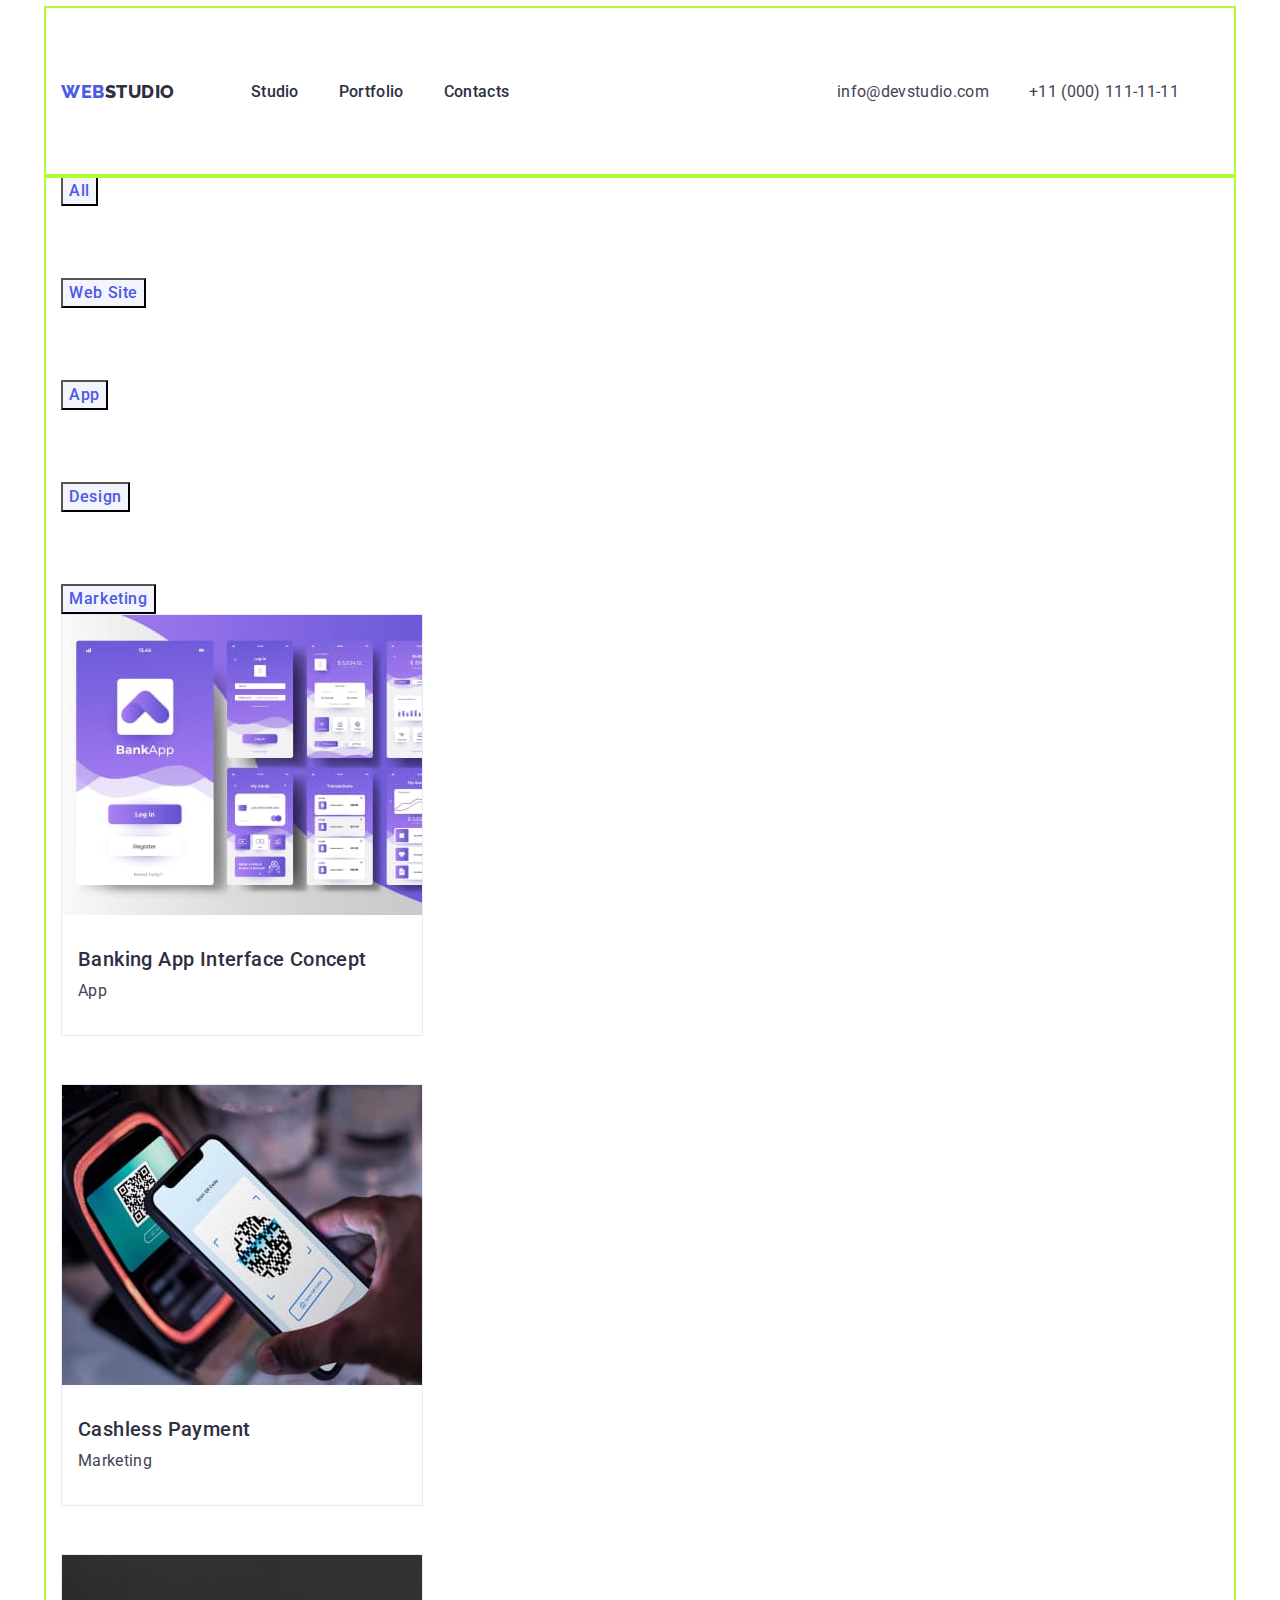
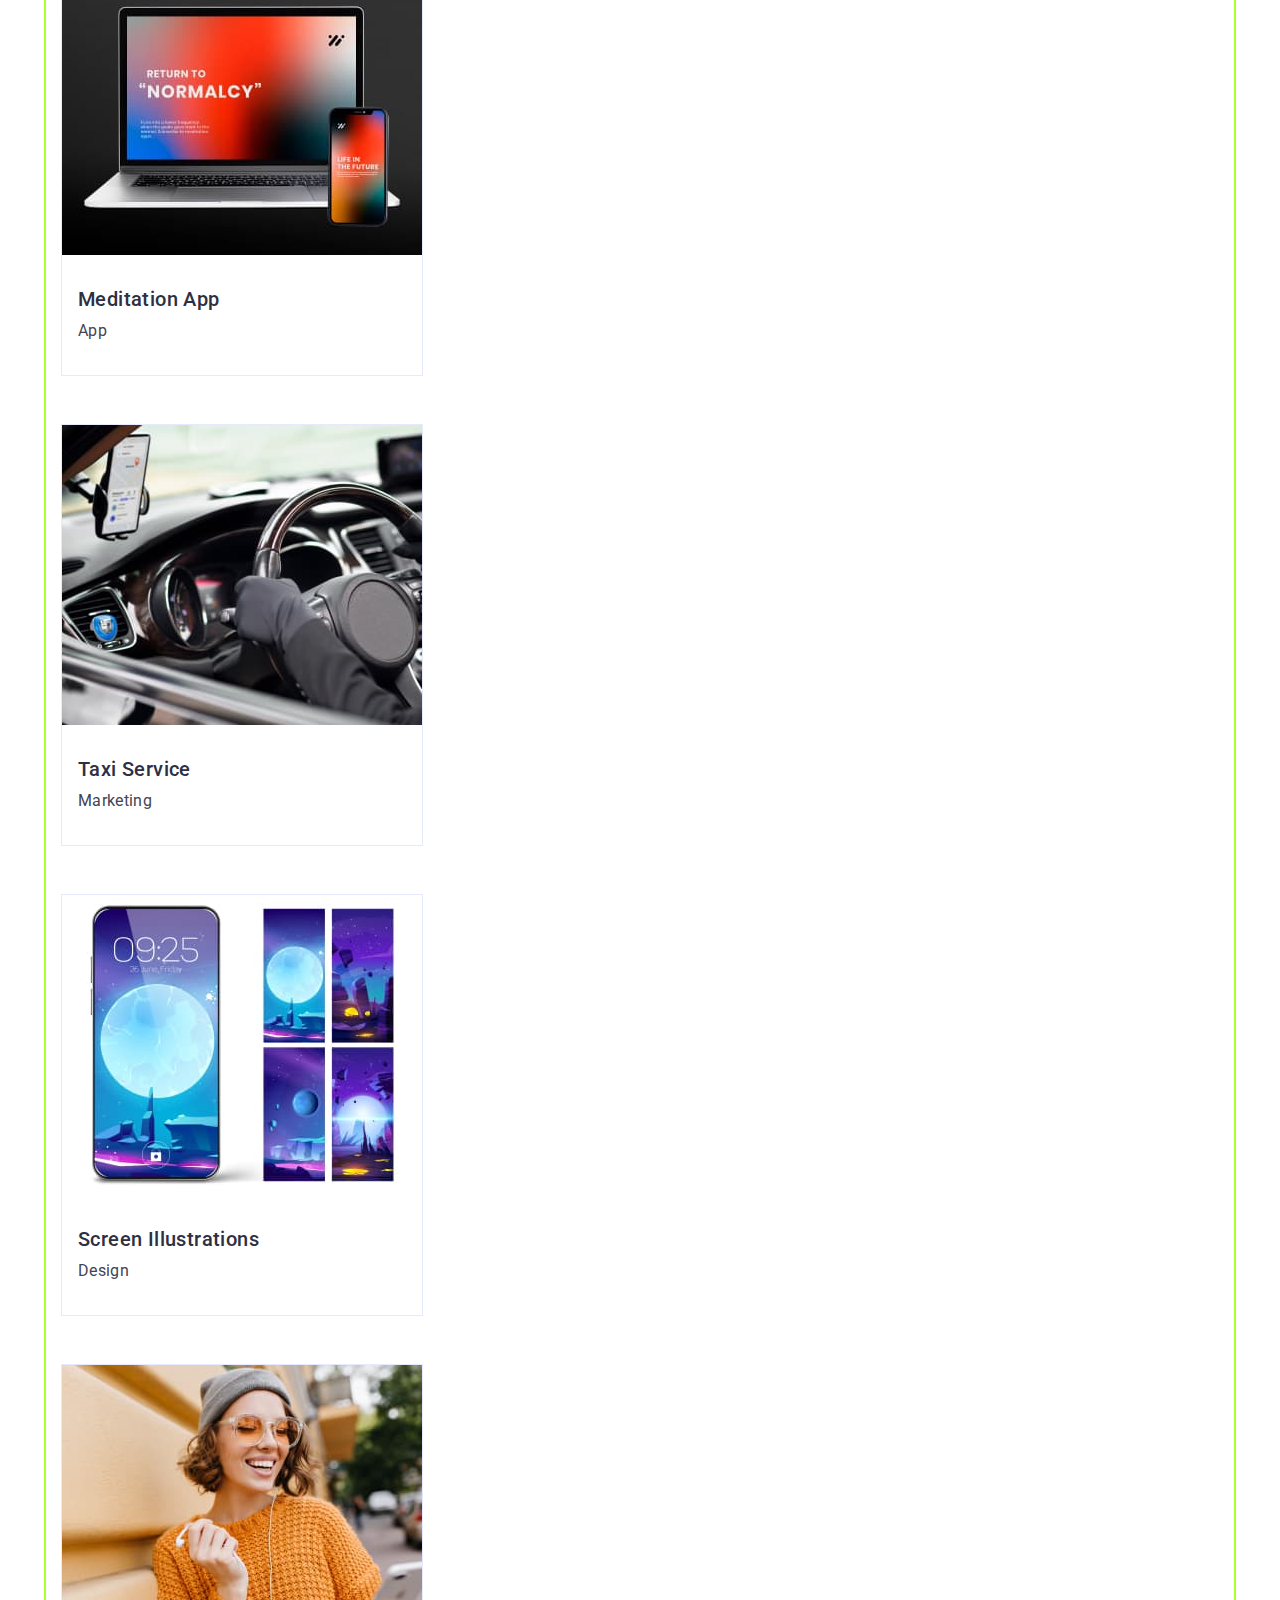
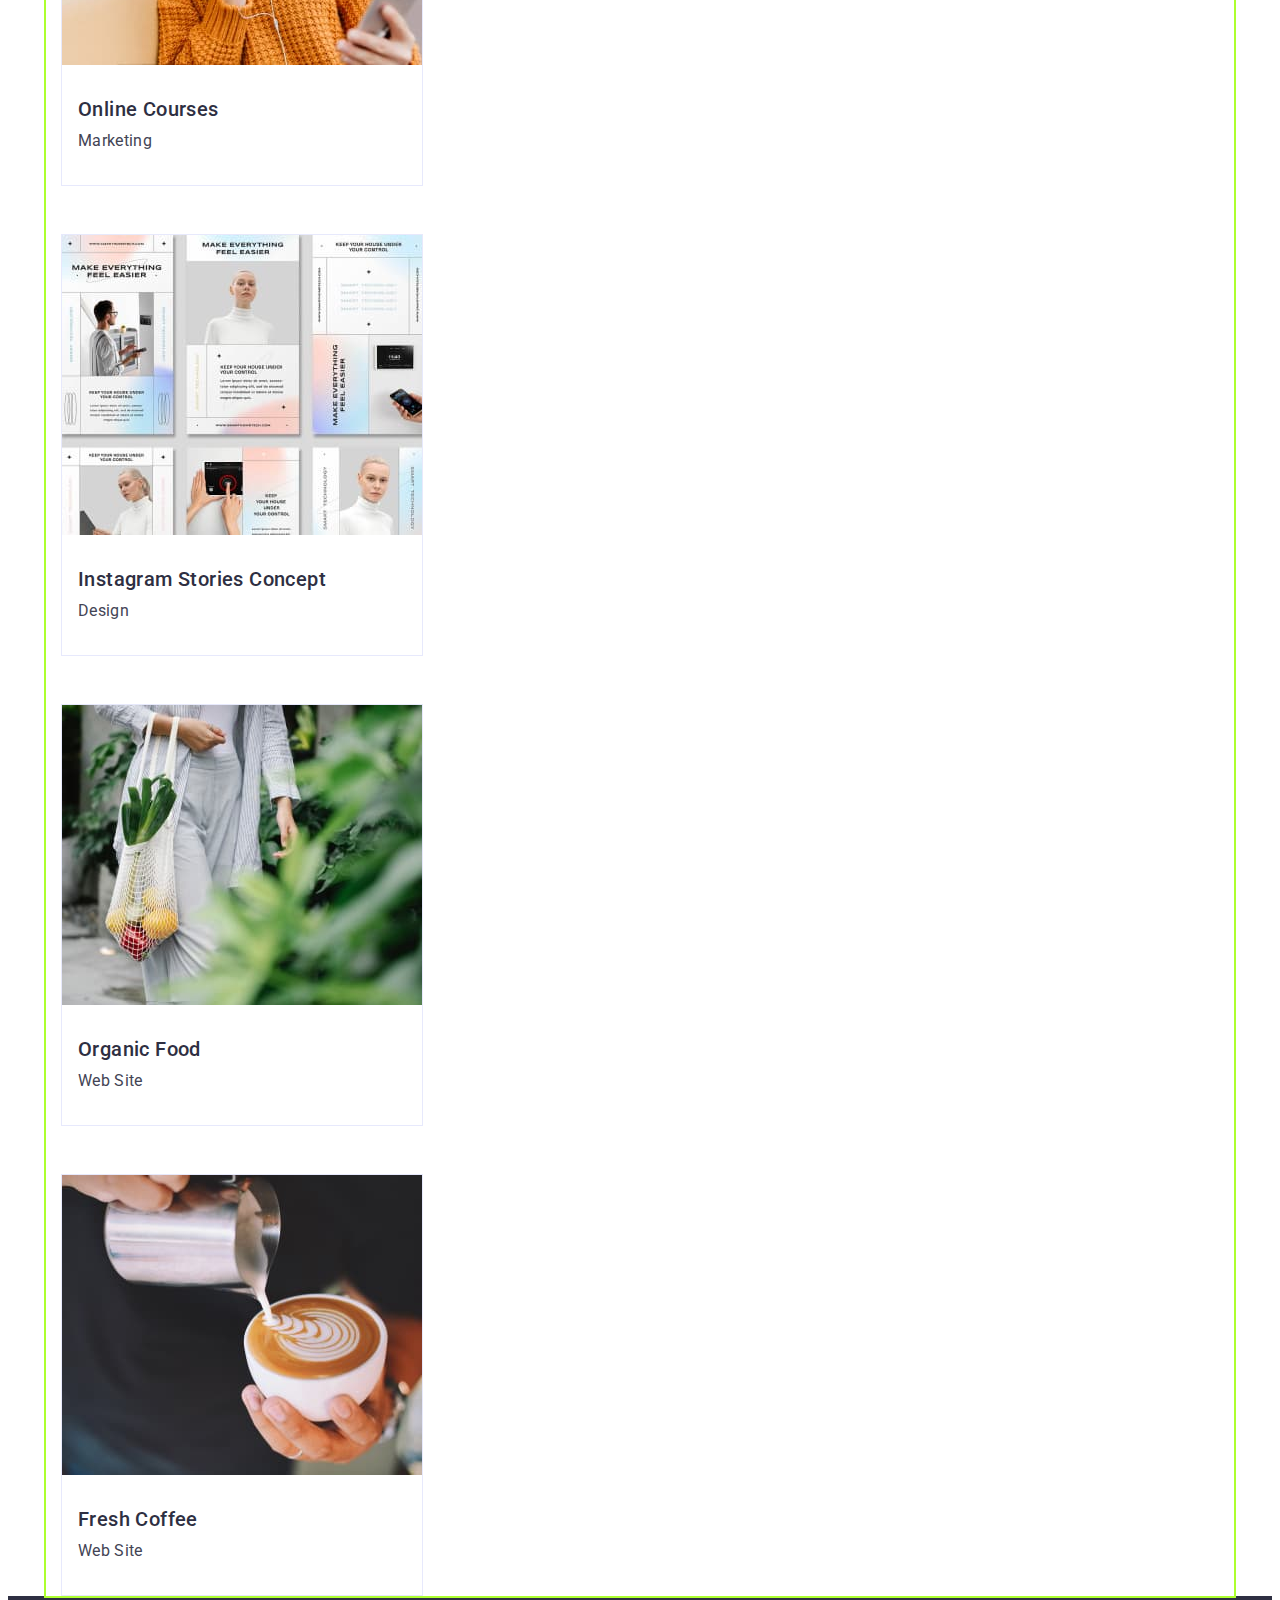
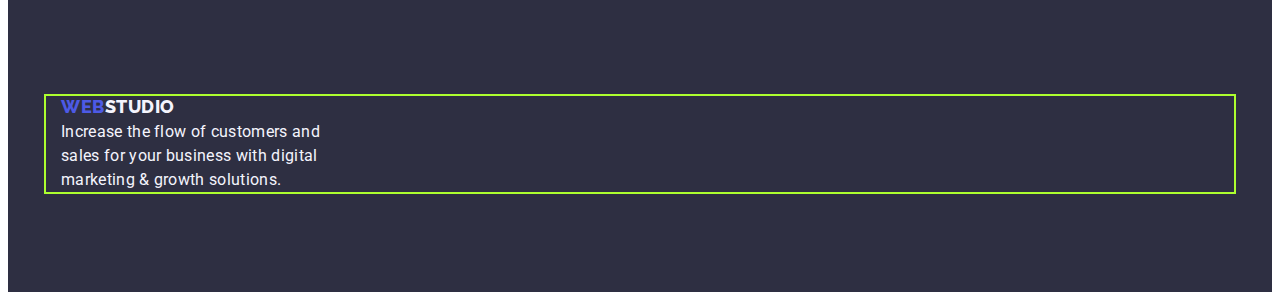
==== portfolio.html @ f1924434 "Update portfolio.html" ====
<!DOCTYPE html>
<html lang="en">
  <head>
    <meta charset="UTF-8" />
    <meta http-equiv="X-UA-Compatible" content="IE=edge" />
    <meta name="viewport" content="width=device-width, initial-scale=1.0" />
    <title>Portfolio</title>
    <link rel="preconnect" href="https://fonts.googleapis.com" />
    <link rel="preconnect" href="https://fonts.gstatic.com" crossorigin />
    <link rel="preconnect" href="https://fonts.googleapis.com" />
    <link rel="preconnect" href="https://fonts.gstatic.com" crossorigin />
    <link
      href="https://fonts.googleapis.com/css2?family=Raleway:wght@800&family=Roboto:wght@400;500;700;900&display=swap"
      rel="stylesheet"
    />
    <link
      rel="stylesheet"
      href="https://cdnjs.cloudflare.com/ajax/libs/modern-normalize/1.1.0/modern-normalize.min.css"
      integrity="sha512-wpPYUAdjBVSE4KJnH1VR1HeZfpl1ub8YT/NKx4PuQ5NmX2tKuGu6U/JRp5y+Y8XG2tV+wKQpNHVUX03MfMFn9Q=="
      crossorigin="anonymous"
      referrerpolicy="no-referrer"
    />
    <link rel="stylesheet" href="./css/styles.css" />
  </head>
  <body class="body">
    <!-- !Header section -->
    <header class="page-header">
      <div class="container header-flex">
        <!-- ?Header nav -->
        <nav class="header-nav">
          <a class="logo-left link" href="./index.html"
            >Web<span class="logo-right">Studio</span>
          </a>
          <ul class="header-nav list">
            <li class="nav-item">
              <a class="header-nav link" href="./index.html">Studio</a>
            </li>
            <li class="nav-item">
              <a class="header-nav link" href="./portfolio.html">Portfolio</a>
            </li>
            <li class="nav-item">
              <a class="header-nav link" href="">Contacts </a>
            </li>
          </ul>
        </nav>
        <!-- ? Header contacts -->
        <address class="header-contacts">
          <ul class="header-contacts list">
            <li class="header-contacts-item">
              <a
                class="header-contacts-link link"
                href="mailto:info@devstudio.com"
                >info@devstudio.com</a
              >
            </li>
            <li class="header-contacts-item">
              <a class="header-contacts-link link" href="tel:+110001111111"
                >+11 (000) 111-11-11</a
              >
            </li>
          </ul>
        </address>
      </div>
    </header>
    <main>
      <!-- ?Menu filter button-->
      <section class="project">
        <div class="container">
          <h1 class="visually-hidden">Menu filter button</h1>
          <ul class="filter list">
            <li class="filter-item">
              <button class="filter-button button" type="button">All</button>
            </li>
            <li class="filter-item">
              <button class="filter-button button" type="button">
                Web Site
              </button>
            </li>
            <li class="filter-item">
              <button class="filter-button button" type="button">App</button>
            </li>
            <li class="filter-item">
              <button class="filter-button button" type="button">Design</button>
            </li>
            <li class="filter-item">
              <button class="filter-button button" type="button">
                Marketing
              </button>
            </li>
          </ul>
          <!-- ?Project Cards  -->
          <ul class="project list">
            <li class="project-item">
              <a class="link" href="">
                <img
                  class="project-img"
                  src="./images/images-portfolio/banking-app-interface-concept-img.jpg"
                  alt="Banking App Interface Concept"
                  width="360"
                  height="300"
                />
                <h2 class="project-subtitle">Banking App Interface Concept</h2>
                <p class="project-text">App</p>
              </a>
            </li>
            <li class="project-item">
              <a class="link" href="">
                <img
                  class="project-img"
                  src="./images/images-portfolio/cashless-payment-img.jpg"
                  alt="Cashless Payment"
                  width="360"
                  height="300"
                />
                <h2 class="project-subtitle">Cashless Payment</h2>
                <p class="project-text">Marketing</p>
              </a>
            </li>
            <li class="project-item">
              <a class="link" href="">
                <img
                  class="project-img"
                  src="./images/images-portfolio/meditation-app-img.jpg"
                  alt="Meditation App"
                  width="360"
                  height="300"
                />
                <h2 class="project-subtitle">Meditation App</h2>
                <p class="project-text">App</p>
              </a>
            </li>
            <li class="project-item">
              <a class="link" href="">
                <img
                  class="project-img"
                  src="./images/images-portfolio/taxi-service-img.jpg"
                  alt="Taxi Service"
                  width="360"
                  height="300"
                />
                <h2 class="project-subtitle">Taxi Service</h2>
                <p class="project-text">Marketing</p>
              </a>
            </li>
            <li class="project-item">
              <a class="link" href="">
                <img
                  class="project-img"
                  src="./images/images-portfolio/screen-illustrations-img.jpg"
                  alt="Screen Illustrations"
                  width="360"
                  height="300"
                />
                <h2 class="project-subtitle">Screen Illustrations</h2>
                <p class="project-text">Design</p>
              </a>
            </li>
            <li class="project-item">
              <a class="link" href="">
                <img
                  class="project-img"
                  src="./images/images-portfolio/online-courses-img.jpg"
                  alt="Online Courses"
                  width="360"
                  height="300"
                />
                <h2 class="project-subtitle">Online Courses</h2>
                <p class="project-text">Marketing</p>
              </a>
            </li>
            <li class="project-item">
              <a class="link" href="">
                <img
                  class="project-img"
                  src="./images/images-portfolio/instagram-stories-concept-img.jpg"
                  alt="Instagram Stories Concept"
                  width="360"
                  height="300"
                />
                <h2 class="project-subtitle">Instagram Stories Concept</h2>
                <p class="project-text">Design</p>
              </a>
            </li>
            <li class="project-item">
              <a class="link" href="">
                <img
                  class="project-img"
                  src="./images/images-portfolio/organic-food-img.jpg"
                  alt="Organic Food"
                  width="360"
                  height="300"
                />
                <h2 class="project-subtitle">Organic Food</h2>
                <p class="project-text">Web Site</p>
              </a>
            </li>
            <li class="project-item">
              <a class="link" href="">
                <img
                  class="project-img"
                  src="./images/images-portfolio/fresh-coffee-img.jpg"
                  alt="Fresh Coffee"
                  width="360"
                  height="300"
                />
                <h2 class="project-subtitle">Fresh Coffee</h2>
                <p class="project-text">Web Site</p>
              </a>
            </li>
          </ul>
        </div>
      </section>
    </main>
    <!--  ?Footer section  -->
    <footer class="footer">
      <div class="container">
        <a class="logo-left link" href="./index.html"
          >Web<span class="footer-logo-right">Studio</span>
        </a>
        <p class="footer-text">
          Increase the flow of customers and sales for your business with
          digital marketing & growth solutions.
        </p>
      </div>
    </footer>
  </body>
</html>
---- css/styles.css ----
:root {
  --primary-font: "Roboto", sans-serif;
  --secondary-font: "Raleway", sans-serif;
  --primary-bg-color: #ffffff;
  --secondary-bg-color: #2e2f42;
  --tertiary-bg-color: #f4f4fd;
  --primary-text-color: #434455;
  --secondary-text-color: #2e2f42;
  --accent-color: #4d5ae5;
  --secondary-accent-color: #404bbf;
}

/* *Скидання стилів */
h1,
h2,
h3,
h4,
h5,
h6,
p {
  margin: 0;
}
li {
  display: list-item;
  text-align: -webkit-match-parent;
}
.list {
  list-style: none;
  margin-top: 0;
  margin-bottom: 0;
}
.link {
  text-decoration: none;
}
ul,
ol {
  margin: 0;
  padding-left: 0;
}
img {
  display: block;
  max-width: 100%;
  height: auto;
}
/* *Внутрішні відступи у секції */
.section {
  padding-top: 120px;
  padding-bottom: 120px;
}
/* * Зовнішні відступи у тексті */
p {
  display: block;
}
/* *Загальні умови для всіх контейнерів */
.container {
  max-width: 1158px;
  padding-left: 15px;
  padding-right: 15px;
  margin-left: auto;
  margin-right: auto;
  outline: 2px solid greenyellow;
}
/* *Приховані заголовки */
.visually-hidden {
  position: absolute;
  width: 1px;
  height: 1px;
  margin: -1px;
  border: 0;
  padding: 0;
  white-space: nowrap;
  clip-path: inset(100%);
  clip: rect(0 0 0 0);
  overflow: hidden;
}

.body {
  background-color: var(--primary-bg-color);
  color: var(--primary-text-color);
  font-family: "Roboto", sans-serif;
  font-size: 16px;
  line-height: 1.5;
  letter-spacing: 0.02em;
}

/*? Header section  */
.header {
  border-bottom: 1px solid #e7e9fc;
}
.header-flex {
  display: flex;
  align-items: center;
}
/* ?Logo */
.logo-left {
  margin-right: 76px;
  color: var(--accent-color);
  font-family: "Raleway", sans-serif;
  font-weight: 800;
  font-size: 18px;
  line-height: 1.17;
  letter-spacing: 0.03em;
  text-transform: uppercase;
}
.logo-right {
  color: var(--secondary-text-color);
}
/* ?Header-nav */
.header-nav {
  display: flex;
  align-items: center;
}
.nav-item:not(:last-child) {
  margin-right: 40px;
}
.header-nav {
  padding-top: 24px;
  padding-bottom: 24px;
  font-weight: 500;
  font-size: 16px;
  line-height: 1.5;
  letter-spacing: 0.02em;
  text-decoration: none;
  color: var(--secondary-text-color);
}
.link:hover,
.link:focus {
  color: var(--secondary-accent-color);
}

/* ?Contacts */
.header-contacts {
  display: flex;
  font-style: normal;
  margin-left: auto;
}

.header-contacts:hover,
.header-contacts:focus {
  color: var(--secondary-accent-color);
}
.header-contacts-link {
  margin-right: 40px;
  color: var(--primary-text-color);
  font-size: 16px;
  line-height: 1.5;
}

/* ?Hero section */
.hero {
  background-color: var(--secondary-bg-color);
}
.hero-title {
  max-width: 496px;
  padding-bottom: 48px;
  padding-top: 188px;
  margin-bottom: 48px;
  margin-left: auto;
  margin-right: auto;
  color: white;
  font-weight: 700;
  font-size: 56px;
  line-height: 1.07;
  letter-spacing: 0.02em;
  text-align: center;
}
.hero-button:hover,
.hero-button:focus {
  background-color: var(--secondary-accent-color);
  color: white;
}

.hero-button {
  display: block;
  min-width: 169px;
  padding-bottom: 188px;
  box-shadow: 0px 4px 4px rgba(0, 0, 0, 0.15);
  border: 0;
  border-radius: 4px;
  padding: 16px 32px;
  margin-left: auto;
  margin-right: auto;
  background-color: var(--accent-color);
  color: #ffffff;
  font-family: "Roboto", sans-serif;
  font-weight: 500;
  font-size: 16px;
  line-height: 1.5;
  letter-spacing: 0.04em;
}
.button {
  cursor: pointer;
}
/* ?About section  */

.about-item {
  max-width: 264px;
  margin: right 24px;
}

.subtitle-about {
  margin-bottom: 8px;
  font-size: 20px;
  font-weight: 500;
  line-height: 1.2;
  letter-spacing: 0.02em;
  color: var(--secondary-text-color);
}
/* ?Benefits section */
.benefits-subtitle {
  margin-bottom: 72px;
  font-size: 36px;
  font-weight: 700;
  line-height: 1.11;
  letter-spacing: 0.02em;
  text-align: center;
  text-decoration: none;
  text-transform: capitalize;
  color: var(--secondary-text-color);
}
.benefits-item:not(:last-child) {
  max-width: 360px;
  margin: right 24px;
  margin-bottom: 120px;
}

/* ?Team section  */
.card-content {
  padding: 32px 16px;
}

.team-photo {
  max-width: 264px;
}
.team {
  background-color: #f4f4fd;
}
.team-subtitle {
  font-weight: 700;
  font-size: 36px;
  line-height: 1.11;
  letter-spacing: 0.02em;
  text-align: center;
  text-transform: capitalize;
  text-decoration: none;
  color: var(--secondary-text-color);
}
.team-item:not(:last-child) {
  background-color: white;
  border-radius: 0px 0px 4px 4px;
  margin: right 24px;
  margin-bottom: 120px;
  max-width: 264px;
}
.subtitle-name {
  margin-bottom: 8px;
  font-weight: 500;
  font-size: 20px;
  line-height: 1.2;
  letter-spacing: 0.02em;
  text-transform: capitalize;
  color: var(--secondary-text-color);
  text-align: center;
}
.profession-text {
  font-size: 16px;
  line-height: 1.5;
  letter-spacing: 0.02em;
  text-decoration: none;
  color: var(--primary-text-color);
  text-align: center;
}

/* ?Footer */
.footer {
  padding-top: 100px;
  padding-bottom: 100px;
  background-color: var(--secondary-bg-color);
}
.logo-left link {
  display: inline-block;
  margin-bottom: 16px;
  color: #4d5ae5;
  font-family: Raleway, sans-serif;
  font-weight: 800;
  font-size: 18px;
  line-height: 1.17;
  letter-spacing: 0.03em;
  text-transform: uppercase;
}
.footer-logo-right {
  color: #f4f4fd;
}

.footer-text {
  max-width: 264px;
  font-size: 16px;
  line-height: 1.5;
  letter-spacing: 0.02em;
  text-decoration: none;
  color: #f4f4fd;
}

/* !Portfolio */
/* ?Menu filter button */
.filter-button:hover,
.filter-button:focus {
  color: white;
  background-color: var(--secondary-accent-color);
}

.filter-button {
  font-family: "Roboto", sans-serif;
  font-weight: 500;
  font-size: 16px;
  line-height: 1.5;
  letter-spacing: 0.04em;
  text-decoration: none;
  color: var(--accent-color);
  background-color: var(--tertiary-bg-color);
}
.filter-item:not(:last-child) {
  margin-right: 24px;
  margin-bottom: 72px;
}

/* ?Project Cards */
.project-img {
  max-width: 360px;
  margin-bottom: 32px;
}
.project-subtitle {
  padding-left: 16px;
  margin-bottom: 8px;
}
.project-subtitle,
.subtitle-second {
  font-weight: 500;
  font-size: 20px;
  line-height: 1.2;
  letter-spacing: 0.02em;
  color: var(--secondary-text-color);
}
.project-text {
  padding-left: 16px;
  margin-bottom: 32px;
  font-size: 16px;
  line-height: 1.5;
  letter-spacing: 0.02em;
  color: var(--primary-text-color);
  text-decoration: none;
}
.project-item {
  border: 1px solid #e7e9fc;
  max-width: 360px;
}
.project-item:not(:last-child) {
  margin-right: 24px;
  margin-bottom: 48px;
}
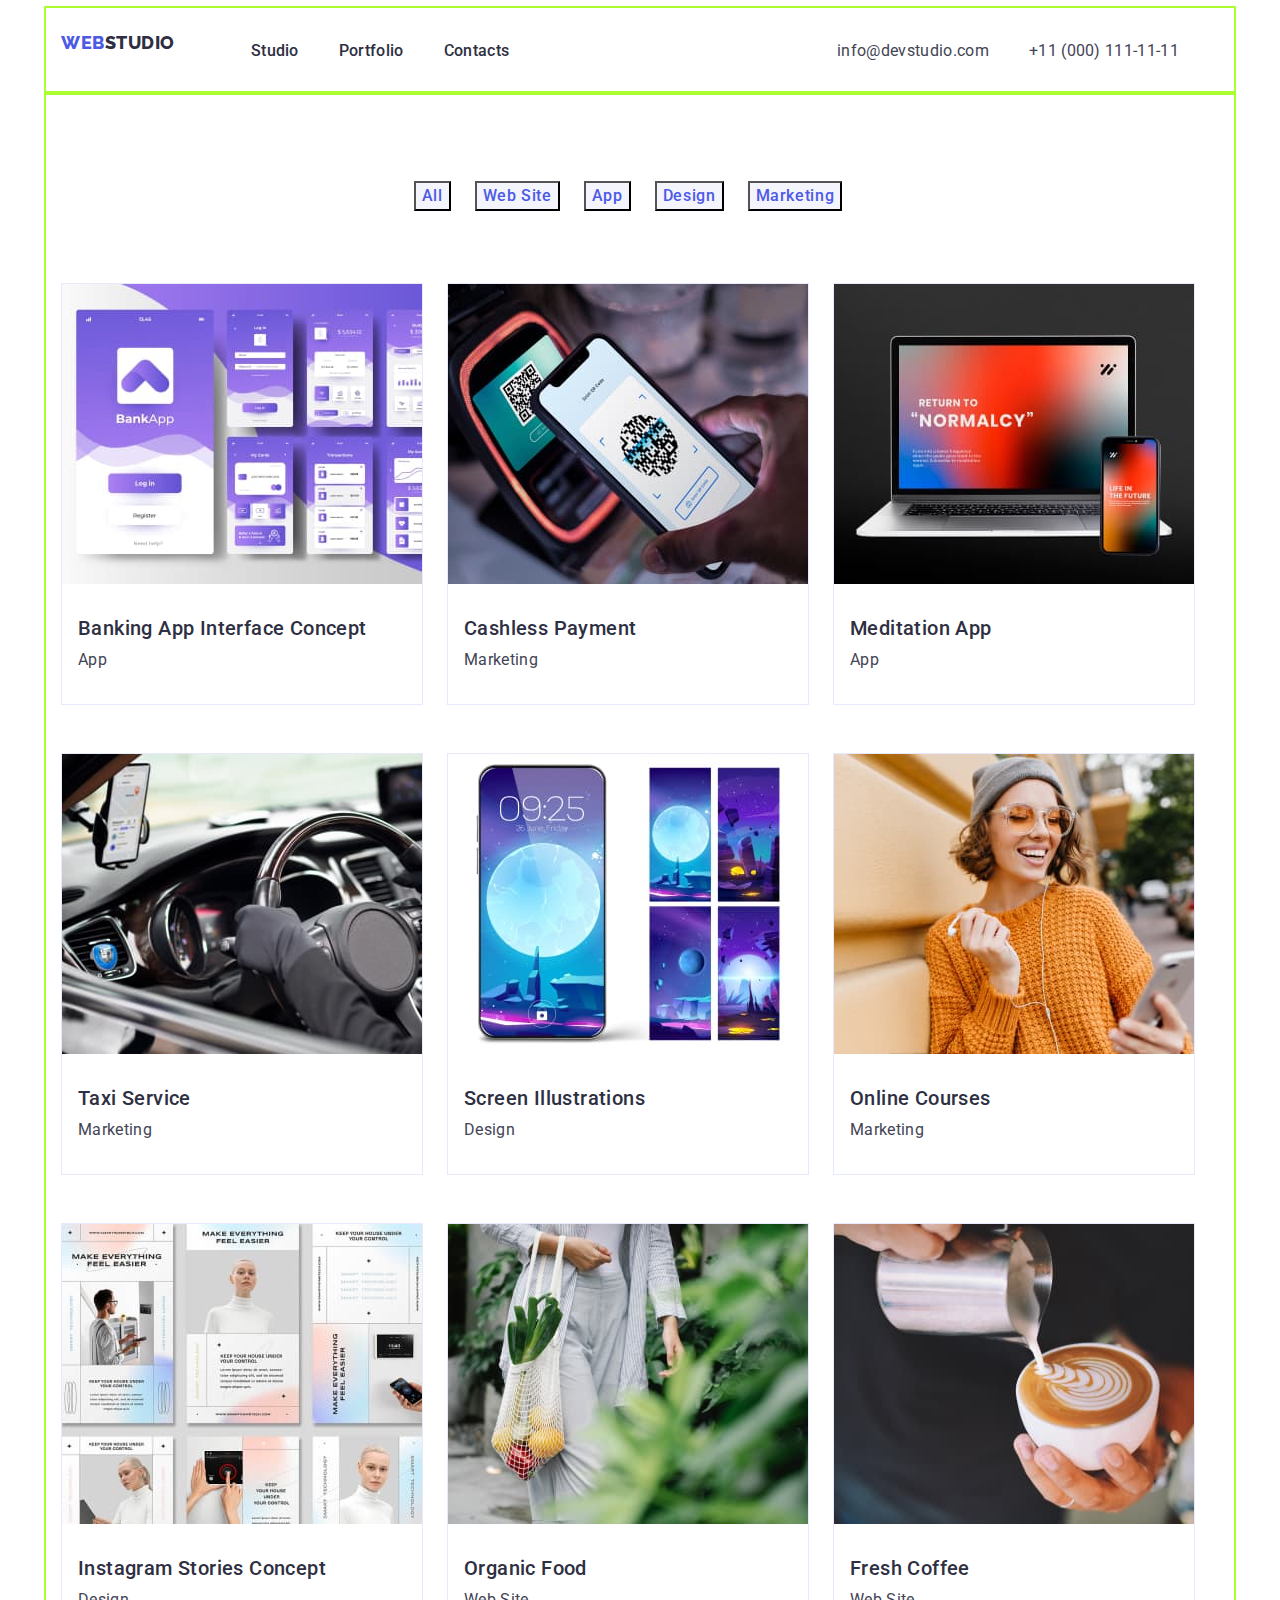
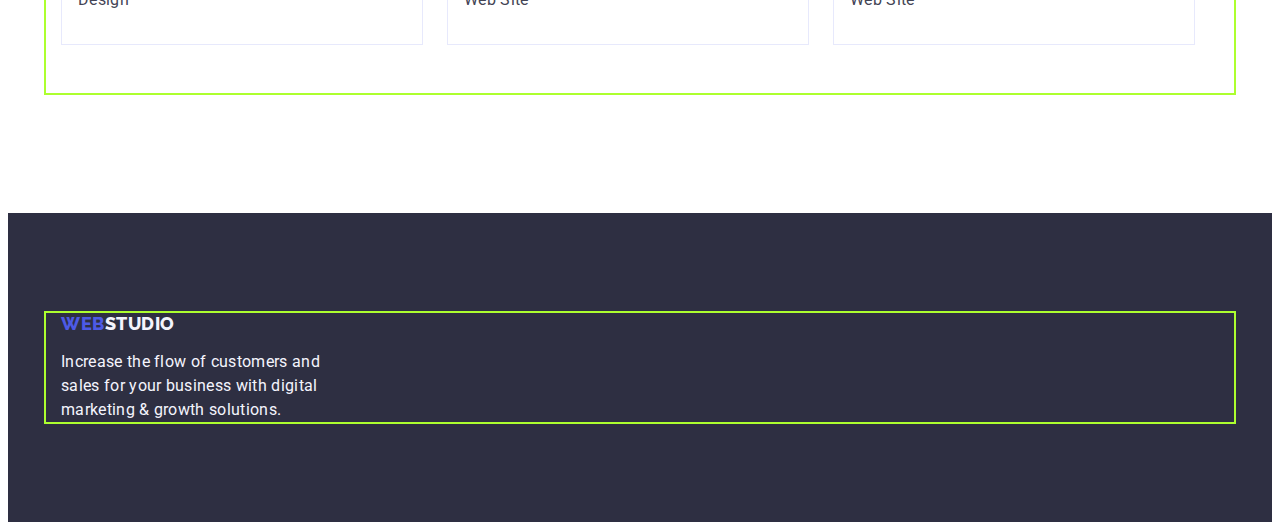
==== commit 3055449e: "Update portfolio.html" ====
--- a/portfolio.html
+++ b/portfolio.html
@@ -67,7 +67,7 @@
       <section class="project">
         <div class="container">
           <h1 class="visually-hidden">Menu filter button</h1>
-          <ul class="filter list">
+          <ul class="filter-list list">
             <li class="filter-item">
               <button class="filter-button button" type="button">All</button>
             </li>
@@ -89,7 +89,7 @@
             </li>
           </ul>
           <!-- ?Project Cards  -->
-          <ul class="project list">
+          <ul class="project-list list">
             <li class="project-item">
               <a class="link" href="">
                 <img
--- a/css/styles.css
+++ b/css/styles.css
@@ -20,10 +20,7 @@
 p {
   margin: 0;
 }
-li {
-  display: list-item;
-  text-align: -webkit-match-parent;
-}
+
 .list {
   list-style: none;
   margin-top: 0;
@@ -42,12 +39,7 @@
   max-width: 100%;
   height: auto;
 }
-/* *Внутрішні відступи у секції */
-.section {
-  padding-top: 120px;
-  padding-bottom: 120px;
-}
-/* * Зовнішні відступи у тексті */
+
 p {
   display: block;
 }
@@ -59,6 +51,9 @@
   margin-left: auto;
   margin-right: auto;
   outline: 2px solid greenyellow;
+}
+section {
+  padding-bottom: 120px;
 }
 /* *Приховані заголовки */
 .visually-hidden {
@@ -84,16 +79,18 @@
 }
 
 /*? Header section  */
+.header-flex {
+  display: flex;
+  align-items: center;
+  justify-content: space-between;
+}
 .header {
   border-bottom: 1px solid #e7e9fc;
-}
-.header-flex {
-  display: flex;
-  align-items: center;
 }
 /* ?Logo */
 .logo-left {
   margin-right: 76px;
+
   color: var(--accent-color);
   font-family: "Raleway", sans-serif;
   font-weight: 800;
@@ -106,6 +103,10 @@
   color: var(--secondary-text-color);
 }
 /* ?Header-nav */
+.header-nav .link {
+  padding-top: 24px;
+  padding-bottom: 24px;
+}
 .header-nav {
   display: flex;
   align-items: center;
@@ -114,8 +115,6 @@
   margin-right: 40px;
 }
 .header-nav {
-  padding-top: 24px;
-  padding-bottom: 24px;
   font-weight: 500;
   font-size: 16px;
   line-height: 1.5;
@@ -141,6 +140,9 @@
 }
 .header-contacts-link {
   margin-right: 40px;
+  padding-top: 24px;
+  padding-bottom: 24px;
+
   color: var(--primary-text-color);
   font-size: 16px;
   line-height: 1.5;
@@ -152,11 +154,11 @@
 }
 .hero-title {
   max-width: 496px;
-  padding-bottom: 48px;
   padding-top: 188px;
   margin-bottom: 48px;
   margin-left: auto;
   margin-right: auto;
+
   color: white;
   font-weight: 700;
   font-size: 56px;
@@ -173,13 +175,13 @@
 .hero-button {
   display: block;
   min-width: 169px;
-  padding-bottom: 188px;
+  padding: 16px 32px;
+  margin-left: auto;
+  margin-right: auto;
   box-shadow: 0px 4px 4px rgba(0, 0, 0, 0.15);
   border: 0;
   border-radius: 4px;
-  padding: 16px 32px;
-  margin-left: auto;
-  margin-right: auto;
+
   background-color: var(--accent-color);
   color: #ffffff;
   font-family: "Roboto", sans-serif;
@@ -192,14 +194,21 @@
   cursor: pointer;
 }
 /* ?About section  */
-
+.about-list {
+  display: flex;
+  flex-wrap: wrap;
+}
 .about-item {
-  max-width: 264px;
-  margin: right 24px;
+  width: 264px;
+  margin-right: 24px;
+}
+.about-item:nth-child(4n) {
+  margin-right: 0;
 }
 
 .subtitle-about {
   margin-bottom: 8px;
+
   font-size: 20px;
   font-weight: 500;
   line-height: 1.2;
@@ -207,8 +216,22 @@
   color: var(--secondary-text-color);
 }
 /* ?Benefits section */
+.benefits-list {
+  display: flex;
+  flex-wrap: wrap;
+}
+.benefits-item {
+  max-width: 360px;
+  margin-right: 24px;
+}
+
+.benefits-item:nth-child(3n) {
+  margin-right: 0;
+}
+
 .benefits-subtitle {
   margin-bottom: 72px;
+
   font-size: 36px;
   font-weight: 700;
   line-height: 1.11;
@@ -218,24 +241,31 @@
   text-transform: capitalize;
   color: var(--secondary-text-color);
 }
-.benefits-item:not(:last-child) {
-  max-width: 360px;
-  margin: right 24px;
-  margin-bottom: 120px;
-}
 
 /* ?Team section  */
+.team-list {
+  display: flex;
+  flex-wrap: wrap;
+}
+.team-item {
+  background-color: white;
+  border-radius: 0px 0px 4px 4px;
+  margin-right: 24px;
+  max-width: 264px;
+}
+.team-item:nth-child(4n) {
+  margin-right: 0;
+}
 .card-content {
   padding: 32px 16px;
 }
 
-.team-photo {
-  max-width: 264px;
-}
 .team {
   background-color: #f4f4fd;
 }
 .team-subtitle {
+  margin-bottom: 72px;
+
   font-weight: 700;
   font-size: 36px;
   line-height: 1.11;
@@ -245,15 +275,10 @@
   text-decoration: none;
   color: var(--secondary-text-color);
 }
-.team-item:not(:last-child) {
-  background-color: white;
-  border-radius: 0px 0px 4px 4px;
-  margin: right 24px;
-  margin-bottom: 120px;
-  max-width: 264px;
-}
+
 .subtitle-name {
   margin-bottom: 8px;
+
   font-weight: 500;
   font-size: 20px;
   line-height: 1.2;
@@ -277,9 +302,10 @@
   padding-bottom: 100px;
   background-color: var(--secondary-bg-color);
 }
-.logo-left link {
+.logo-left {
   display: inline-block;
   margin-bottom: 16px;
+
   color: #4d5ae5;
   font-family: Raleway, sans-serif;
   font-weight: 800;
@@ -294,6 +320,7 @@
 
 .footer-text {
   max-width: 264px;
+
   font-size: 16px;
   line-height: 1.5;
   letter-spacing: 0.02em;
@@ -303,12 +330,18 @@
 
 /* !Portfolio */
 /* ?Menu filter button */
+
+.filter-list {
+  display: flex;
+  flex-wrap: wrap;
+  justify-content: center;
+}
+
 .filter-button:hover,
 .filter-button:focus {
   color: white;
   background-color: var(--secondary-accent-color);
 }
-
 .filter-button {
   font-family: "Roboto", sans-serif;
   font-weight: 500;
@@ -319,20 +352,36 @@
   color: var(--accent-color);
   background-color: var(--tertiary-bg-color);
 }
-.filter-item:not(:last-child) {
+.filter-item {
   margin-right: 24px;
   margin-bottom: 72px;
+  margin-top: 88px;
 }
 
 /* ?Project Cards */
+.project-list {
+  display: flex;
+  flex-wrap: wrap;
+}
 .project-img {
-  max-width: 360px;
   margin-bottom: 32px;
 }
 .project-subtitle {
   padding-left: 16px;
   margin-bottom: 8px;
 }
+.project-item {
+  border: 1px solid #e7e9fc;
+  max-width: 360px;
+  margin-right: 24px;
+  margin-bottom: 48px;
+}
+.project-item:nth-child(3n) {
+  margin-right: 0;
+}
+.project-item:nth-last-child(-n + 3) {
+  margin: bottom 0;
+}
 .project-subtitle,
 .subtitle-second {
   font-weight: 500;
@@ -344,17 +393,10 @@
 .project-text {
   padding-left: 16px;
   margin-bottom: 32px;
+
   font-size: 16px;
   line-height: 1.5;
   letter-spacing: 0.02em;
   color: var(--primary-text-color);
   text-decoration: none;
 }
-.project-item {
-  border: 1px solid #e7e9fc;
-  max-width: 360px;
-}
-.project-item:not(:last-child) {
-  margin-right: 24px;
-  margin-bottom: 48px;
-}
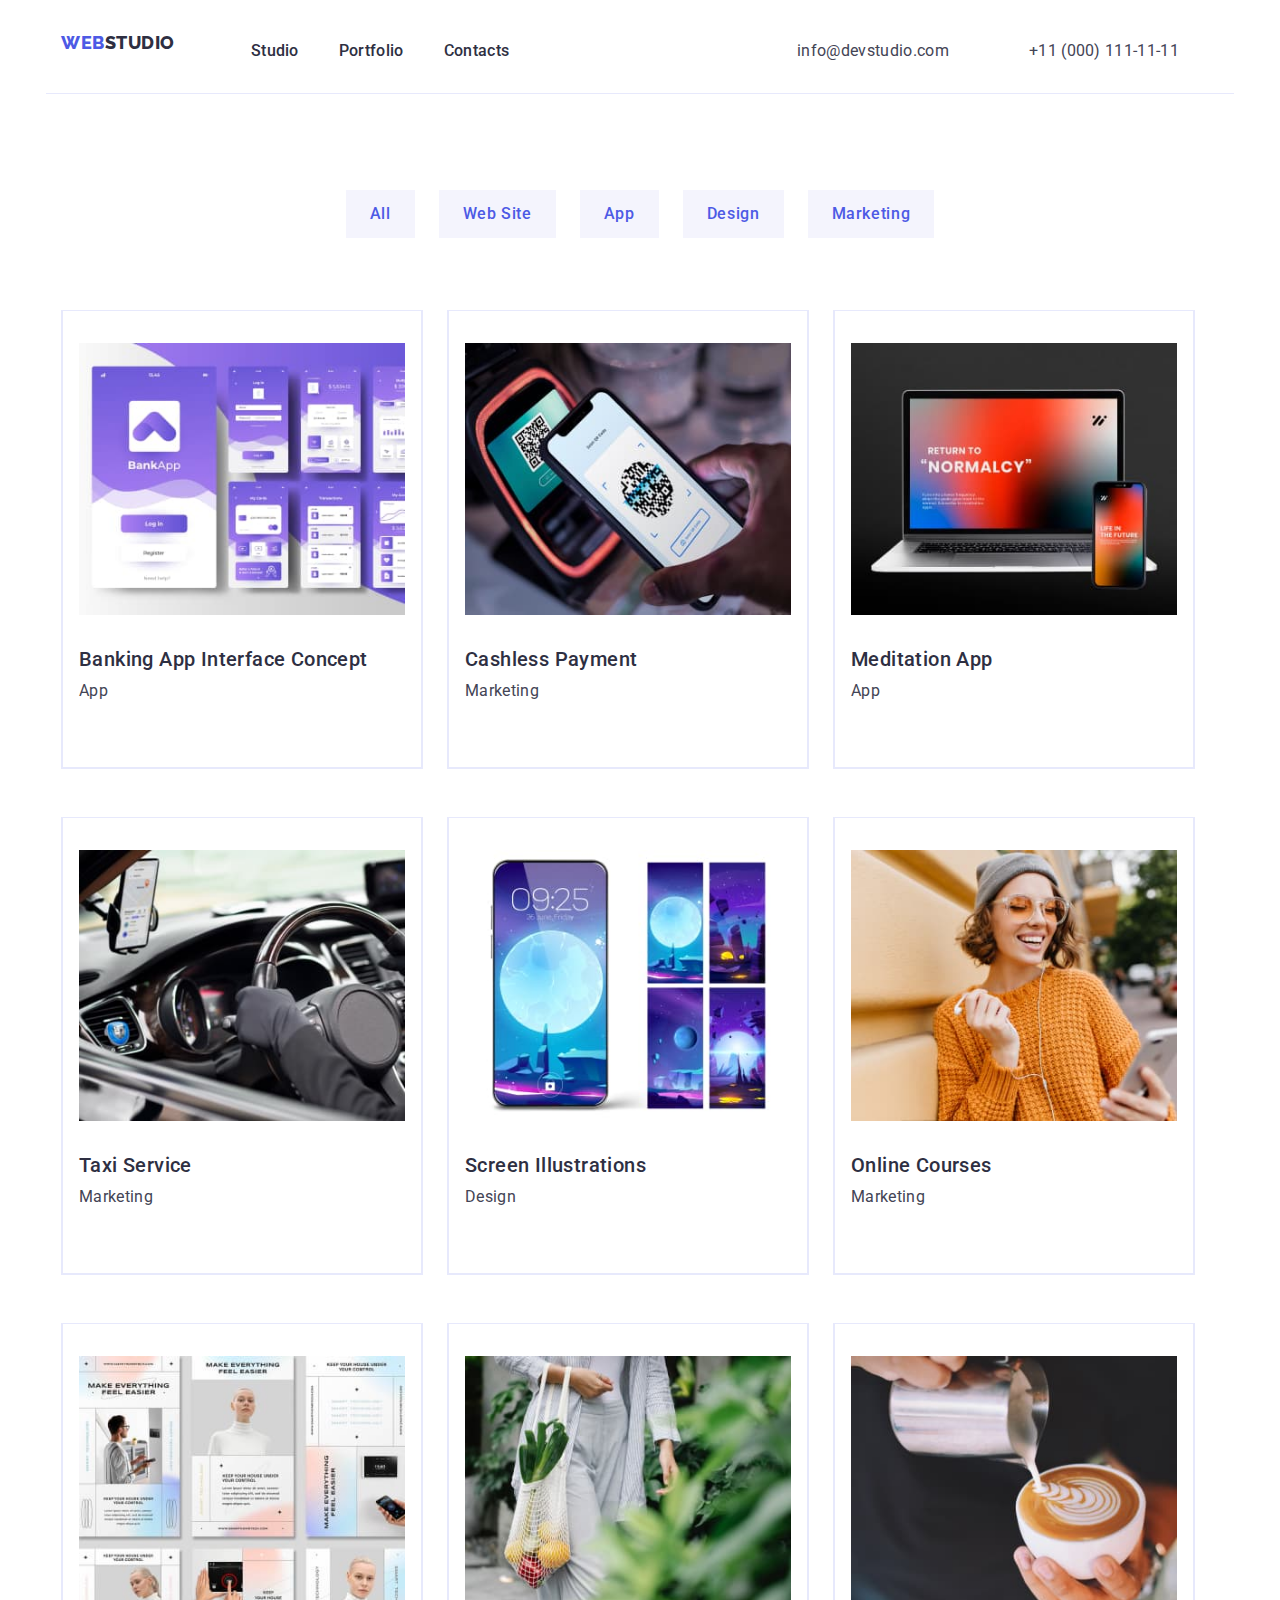
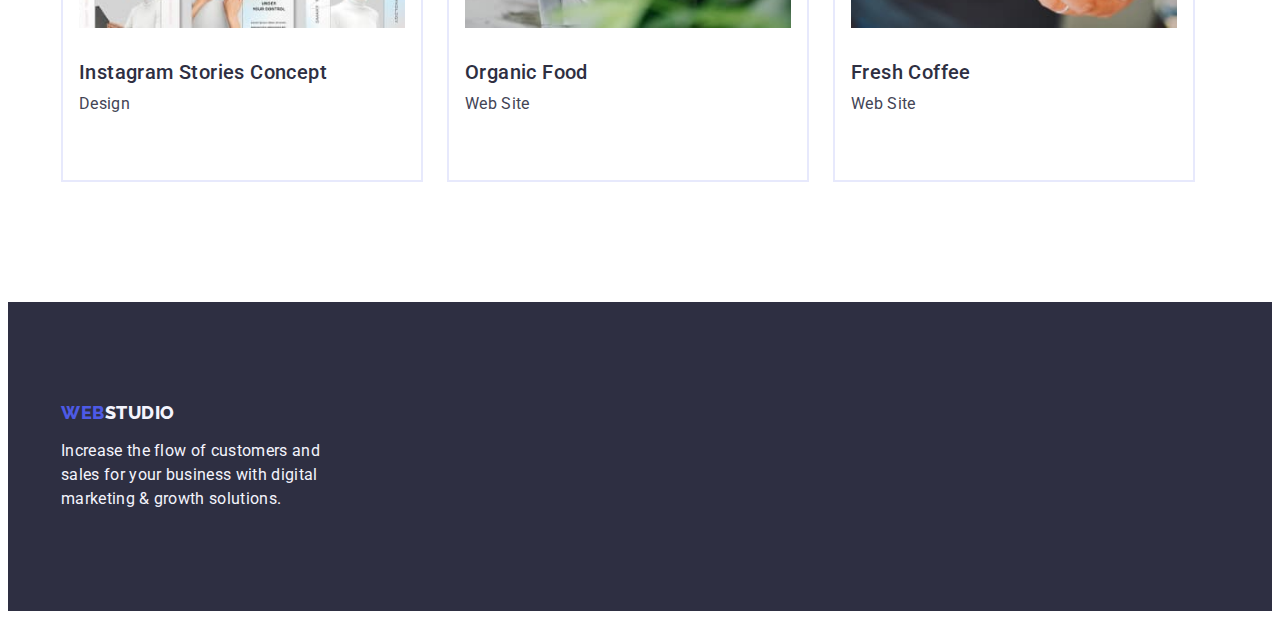
==== commit 830fa3a0: "Update portfolio.html" ====
--- a/portfolio.html
+++ b/portfolio.html
@@ -91,120 +91,140 @@
           <!-- ?Project Cards  -->
           <ul class="project-list list">
             <li class="project-item">
-              <a class="link" href="">
-                <img
-                  class="project-img"
-                  src="./images/images-portfolio/banking-app-interface-concept-img.jpg"
-                  alt="Banking App Interface Concept"
-                  width="360"
-                  height="300"
-                />
-                <h2 class="project-subtitle">Banking App Interface Concept</h2>
-                <p class="project-text">App</p>
-              </a>
-            </li>
-            <li class="project-item">
-              <a class="link" href="">
-                <img
-                  class="project-img"
-                  src="./images/images-portfolio/cashless-payment-img.jpg"
-                  alt="Cashless Payment"
-                  width="360"
-                  height="300"
-                />
-                <h2 class="project-subtitle">Cashless Payment</h2>
-                <p class="project-text">Marketing</p>
-              </a>
-            </li>
-            <li class="project-item">
-              <a class="link" href="">
-                <img
-                  class="project-img"
-                  src="./images/images-portfolio/meditation-app-img.jpg"
-                  alt="Meditation App"
-                  width="360"
-                  height="300"
-                />
-                <h2 class="project-subtitle">Meditation App</h2>
-                <p class="project-text">App</p>
-              </a>
-            </li>
-            <li class="project-item">
-              <a class="link" href="">
-                <img
-                  class="project-img"
-                  src="./images/images-portfolio/taxi-service-img.jpg"
-                  alt="Taxi Service"
-                  width="360"
-                  height="300"
-                />
-                <h2 class="project-subtitle">Taxi Service</h2>
-                <p class="project-text">Marketing</p>
-              </a>
-            </li>
-            <li class="project-item">
-              <a class="link" href="">
-                <img
-                  class="project-img"
-                  src="./images/images-portfolio/screen-illustrations-img.jpg"
-                  alt="Screen Illustrations"
-                  width="360"
-                  height="300"
-                />
-                <h2 class="project-subtitle">Screen Illustrations</h2>
-                <p class="project-text">Design</p>
-              </a>
-            </li>
-            <li class="project-item">
-              <a class="link" href="">
-                <img
-                  class="project-img"
-                  src="./images/images-portfolio/online-courses-img.jpg"
-                  alt="Online Courses"
-                  width="360"
-                  height="300"
-                />
-                <h2 class="project-subtitle">Online Courses</h2>
-                <p class="project-text">Marketing</p>
-              </a>
-            </li>
-            <li class="project-item">
-              <a class="link" href="">
-                <img
-                  class="project-img"
-                  src="./images/images-portfolio/instagram-stories-concept-img.jpg"
-                  alt="Instagram Stories Concept"
-                  width="360"
-                  height="300"
-                />
-                <h2 class="project-subtitle">Instagram Stories Concept</h2>
-                <p class="project-text">Design</p>
-              </a>
-            </li>
-            <li class="project-item">
-              <a class="link" href="">
-                <img
-                  class="project-img"
-                  src="./images/images-portfolio/organic-food-img.jpg"
-                  alt="Organic Food"
-                  width="360"
-                  height="300"
-                />
-                <h2 class="project-subtitle">Organic Food</h2>
-                <p class="project-text">Web Site</p>
-              </a>
-            </li>
-            <li class="project-item">
-              <a class="link" href="">
-                <img
-                  class="project-img"
-                  src="./images/images-portfolio/fresh-coffee-img.jpg"
-                  alt="Fresh Coffee"
-                  width="360"
-                  height="300"
-                />
-                <h2 class="project-subtitle">Fresh Coffee</h2>
-                <p class="project-text">Web Site</p>
+              <a class="project-link link" href=""
+                ><div class="container-name-category">
+                  <img
+                    class="project-img"
+                    src="./images/images-portfolio/banking-app-interface-concept-img.jpg"
+                    alt="Banking App Interface Concept"
+                    width="360"
+                    height="300"
+                  />
+                  <h2 class="project-subtitle">
+                    Banking App Interface Concept
+                  </h2>
+                  <p class="project-text">App</p>
+                </div>
+              </a>
+            </li>
+            <li class="project-item">
+              <a class="project-link link" href=""
+                ><div class="container-name-category">
+                  <img
+                    class="project-img"
+                    src="./images/images-portfolio/cashless-payment-img.jpg"
+                    alt="Cashless Payment"
+                    width="360"
+                    height="300"
+                  />
+                  <h2 class="project-subtitle">Cashless Payment</h2>
+                  <p class="project-text">Marketing</p>
+                </div>
+              </a>
+            </li>
+            <li class="project-item">
+              <a class="project-link link" href=""
+                ><div class="container-name-category">
+                  <img
+                    class="project-img"
+                    src="./images/images-portfolio/meditation-app-img.jpg"
+                    alt="Meditation App"
+                    width="360"
+                    height="300"
+                  />
+                  <h2 class="project-subtitle">Meditation App</h2>
+                  <p class="project-text">App</p>
+                </div>
+              </a>
+            </li>
+            <li class="project-item">
+              <a class="project-link link" href=""
+                ><div class="container-name-category">
+                  <img
+                    class="project-img"
+                    src="./images/images-portfolio/taxi-service-img.jpg"
+                    alt="Taxi Service"
+                    width="360"
+                    height="300"
+                  />
+                  <h2 class="project-subtitle">Taxi Service</h2>
+                  <p class="project-text">Marketing</p>
+                </div>
+              </a>
+            </li>
+            <li class="project-item">
+              <a class="project-link link" href=""
+                ><div class="container-name-category">
+                  <img
+                    class="project-img"
+                    src="./images/images-portfolio/screen-illustrations-img.jpg"
+                    alt="Screen Illustrations"
+                    width="360"
+                    height="300"
+                  />
+                  <h2 class="project-subtitle">Screen Illustrations</h2>
+                  <p class="project-text">Design</p>
+                </div>
+              </a>
+            </li>
+            <li class="project-item">
+              <a class="project-link link" href=""
+                ><div class="container-name-category">
+                  <img
+                    class="project-img"
+                    src="./images/images-portfolio/online-courses-img.jpg"
+                    alt="Online Courses"
+                    width="360"
+                    height="300"
+                  />
+                  <h2 class="project-subtitle">Online Courses</h2>
+                  <p class="project-text">Marketing</p>
+                </div>
+              </a>
+            </li>
+            <li class="project-item">
+              <a class="project-link link" href=""
+                ><div class="container-name-category">
+                  <img
+                    class="project-img"
+                    src="./images/images-portfolio/instagram-stories-concept-img.jpg"
+                    alt="Instagram Stories Concept"
+                    width="360"
+                    height="300"
+                  />
+                  <h2 class="project-subtitle">Instagram Stories Concept</h2>
+                  <p class="project-text">Design</p>
+                </div>
+              </a>
+            </li>
+            <li class="project-item">
+              <a class="project-link link" href=""
+                ><div class="container-name-category">
+                  <img
+                    class="project-img"
+                    src="./images/images-portfolio/organic-food-img.jpg"
+                    alt="Organic Food"
+                    width="360"
+                    height="300"
+                  />
+                  <h2 class="project-subtitle">Organic Food</h2>
+                  <p class="project-text">Web Site</p>
+                </div>
+              </a>
+            </li>
+            <li class="project-item">
+              <a class="project-link link" href=""
+                ><div class="container-name-category">
+                  <img
+                    class="project-img"
+                    src="./images/images-portfolio/fresh-coffee-img.jpg"
+                    alt="Fresh Coffee"
+                    width="360"
+                    height="300"
+                  />
+                  <h2 class="project-subtitle">Fresh Coffee</h2>
+                  <p class="project-text">Web Site</p>
+                </div>
               </a>
             </li>
           </ul>
--- a/css/styles.css
+++ b/css/styles.css
@@ -8,6 +8,7 @@
   --secondary-text-color: #2e2f42;
   --accent-color: #4d5ae5;
   --secondary-accent-color: #404bbf;
+  --border-btn-portfolio-color: #e7e9fc;
 }
 
 /* *Скидання стилів */
@@ -50,9 +51,9 @@
   padding-right: 15px;
   margin-left: auto;
   margin-right: auto;
-  outline: 2px solid greenyellow;
 }
 section {
+  padding-top: 120px;
   padding-bottom: 120px;
 }
 /* *Приховані заголовки */
@@ -103,6 +104,9 @@
   color: var(--secondary-text-color);
 }
 /* ?Header-nav */
+.header-flex {
+  border-bottom: 1px solid #e7e9fc;
+}
 .header-nav .link {
   padding-top: 24px;
   padding-bottom: 24px;
@@ -132,6 +136,9 @@
   display: flex;
   font-style: normal;
   margin-left: auto;
+}
+.header-contacts-item:not(:last-child) {
+  margin-right: 40px;
 }
 
 .header-contacts:hover,
@@ -150,11 +157,12 @@
 
 /* ?Hero section */
 .hero {
+  padding-top: 188px;
+  padding-bottom: 188px;
   background-color: var(--secondary-bg-color);
 }
 .hero-title {
   max-width: 496px;
-  padding-top: 188px;
   margin-bottom: 48px;
   margin-left: auto;
   margin-right: auto;
@@ -341,8 +349,17 @@
 .filter-button:focus {
   color: white;
   background-color: var(--secondary-accent-color);
+  border: 1px solid transparent;
+  border: 1px solid transparent;
+  border-radius: 4px;
 }
 .filter-button {
+  padding-top: 12px;
+  padding-bottom: 12px;
+  padding-left: 24px;
+  padding-right: 24px;
+  border: 1px var(--border-btn-portfolio-color);
+
   font-family: "Roboto", sans-serif;
   font-weight: 500;
   font-size: 16px;
@@ -353,12 +370,22 @@
   background-color: var(--tertiary-bg-color);
 }
 .filter-item {
+  margin-bottom: 72px;
+}
+.filter-item:not(:last-child) {
   margin-right: 24px;
-  margin-bottom: 72px;
-  margin-top: 88px;
 }
 
 /* ?Project Cards */
+.container-name-category {
+  padding: 32px 16px;
+  border: 1px solid #e7e9fc;
+  border-top: none;
+}
+.project {
+  padding-top: 96px;
+  padding-bottom: 120px;
+}
 .project-list {
   display: flex;
   flex-wrap: wrap;
@@ -367,7 +394,6 @@
   margin-bottom: 32px;
 }
 .project-subtitle {
-  padding-left: 16px;
   margin-bottom: 8px;
 }
 .project-item {
@@ -380,7 +406,7 @@
   margin-right: 0;
 }
 .project-item:nth-last-child(-n + 3) {
-  margin: bottom 0;
+  margin-bottom: 0;
 }
 .project-subtitle,
 .subtitle-second {
@@ -391,7 +417,6 @@
   color: var(--secondary-text-color);
 }
 .project-text {
-  padding-left: 16px;
   margin-bottom: 32px;
 
   font-size: 16px;
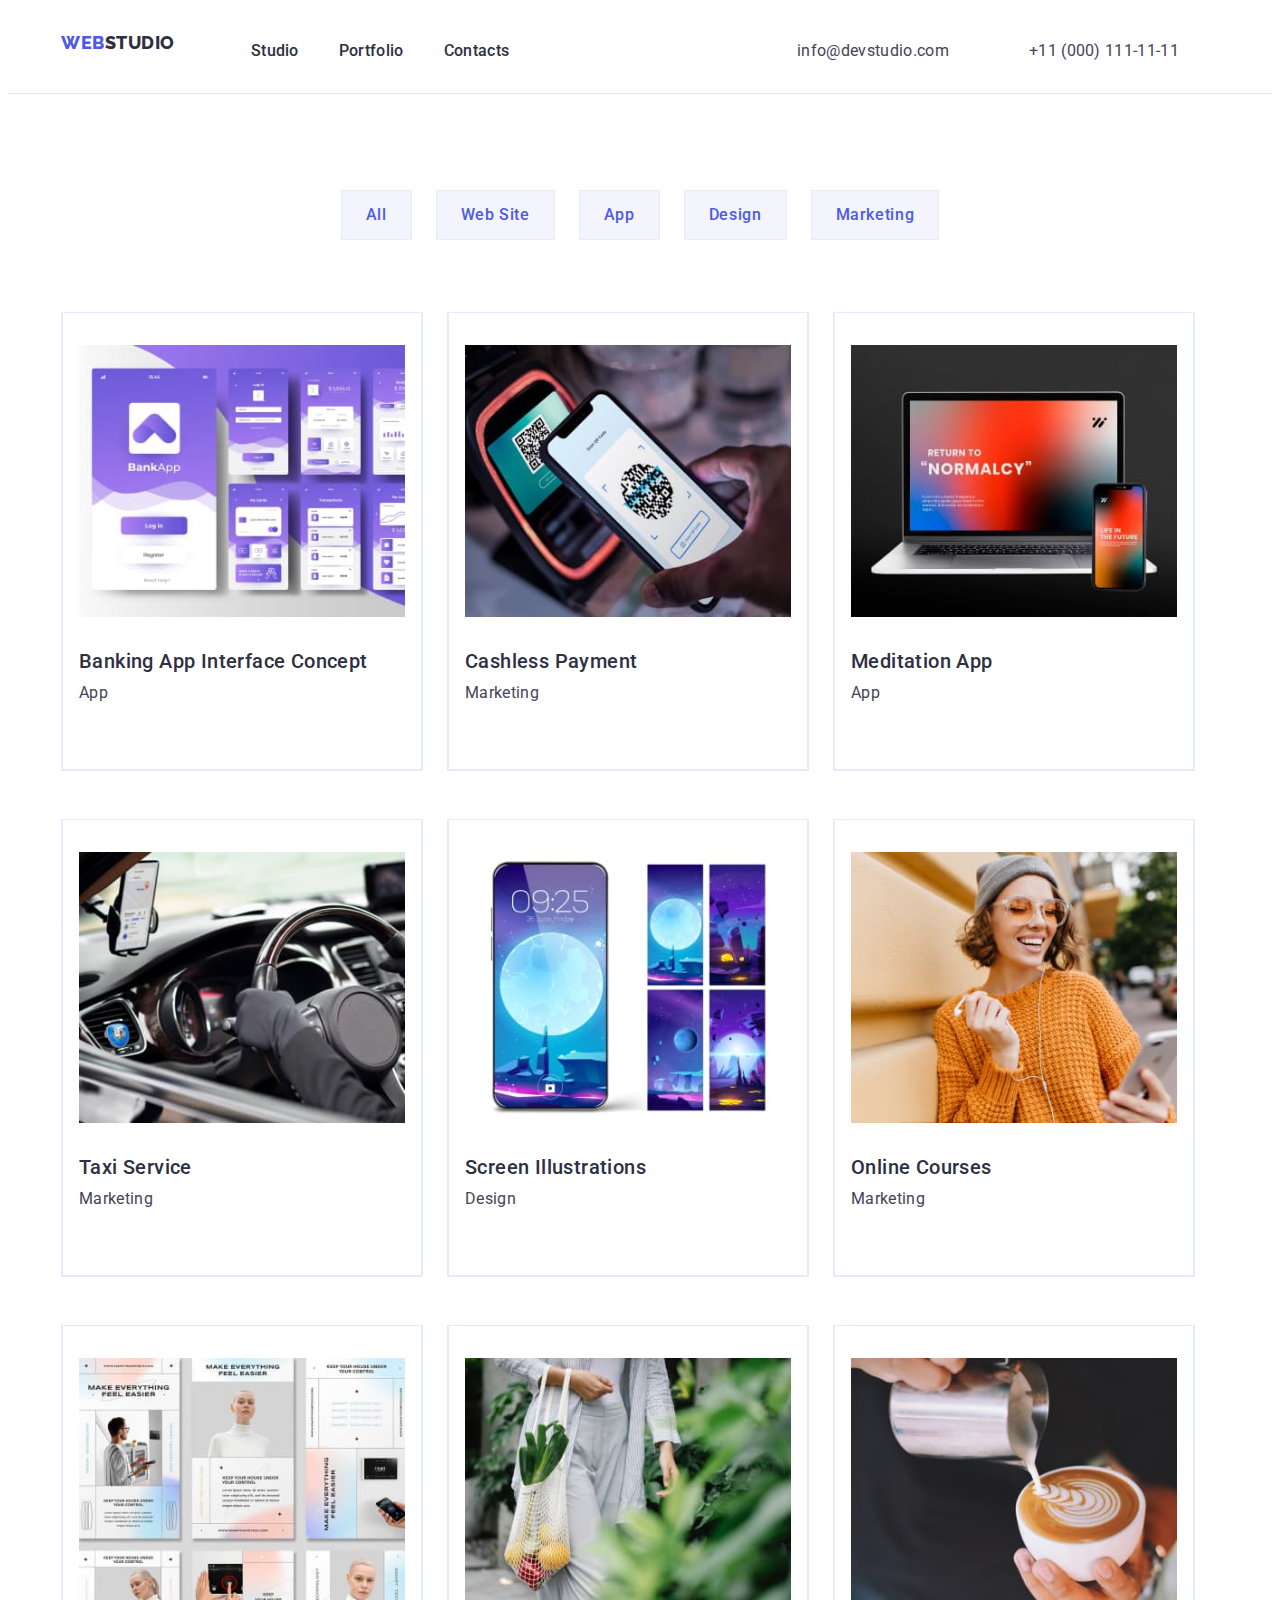
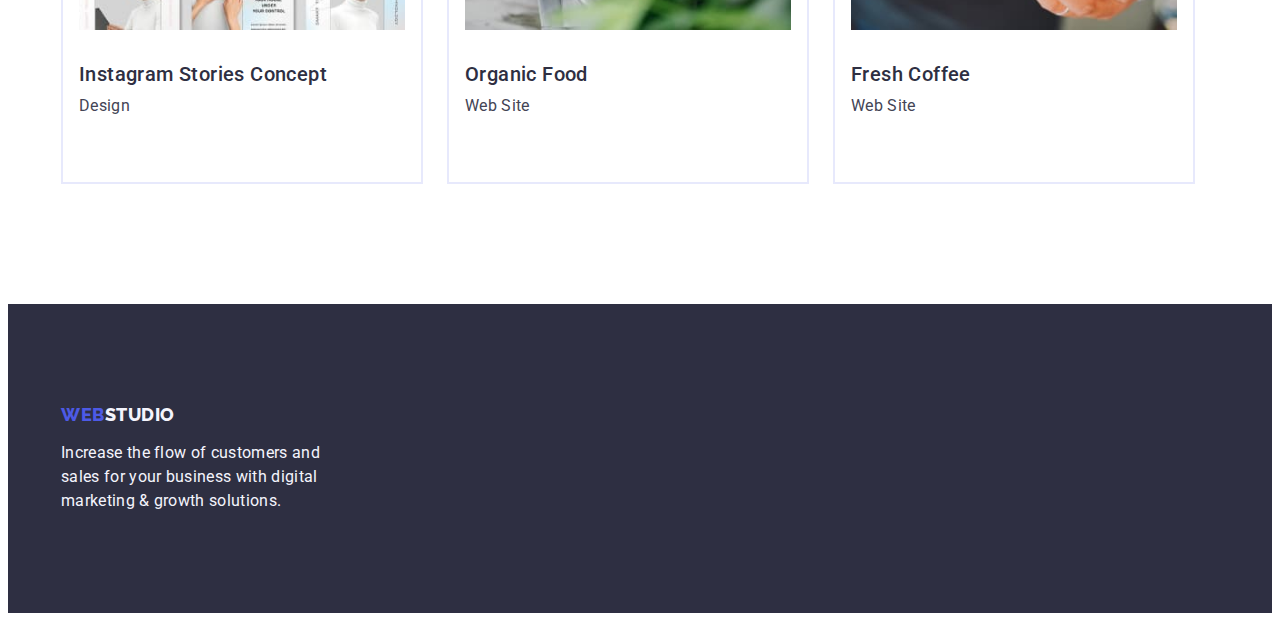
==== commit fbbe2064: "Update portfolio.html" ====
--- a/portfolio.html
+++ b/portfolio.html
@@ -23,8 +23,8 @@
     <link rel="stylesheet" href="./css/styles.css" />
   </head>
   <body class="body">
-    <!-- !Header section -->
-    <header class="page-header">
+     <!-- !Header section -->
+     <header class="page-header">
       <div class="container header-flex">
         <!-- ?Header nav -->
         <nav class="header-nav">
--- a/css/styles.css
+++ b/css/styles.css
@@ -104,7 +104,7 @@
   color: var(--secondary-text-color);
 }
 /* ?Header-nav */
-.header-flex {
+.page-header {
   border-bottom: 1px solid #e7e9fc;
 }
 .header-nav .link {
@@ -343,6 +343,7 @@
   display: flex;
   flex-wrap: wrap;
   justify-content: center;
+  margin-bottom: 72px;
 }
 
 .filter-button:hover,
@@ -358,7 +359,7 @@
   padding-bottom: 12px;
   padding-left: 24px;
   padding-right: 24px;
-  border: 1px var(--border-btn-portfolio-color);
+  border: 1px solid var(--border-btn-portfolio-color);
 
   font-family: "Roboto", sans-serif;
   font-weight: 500;
@@ -369,9 +370,7 @@
   color: var(--accent-color);
   background-color: var(--tertiary-bg-color);
 }
-.filter-item {
-  margin-bottom: 72px;
-}
+
 .filter-item:not(:last-child) {
   margin-right: 24px;
 }
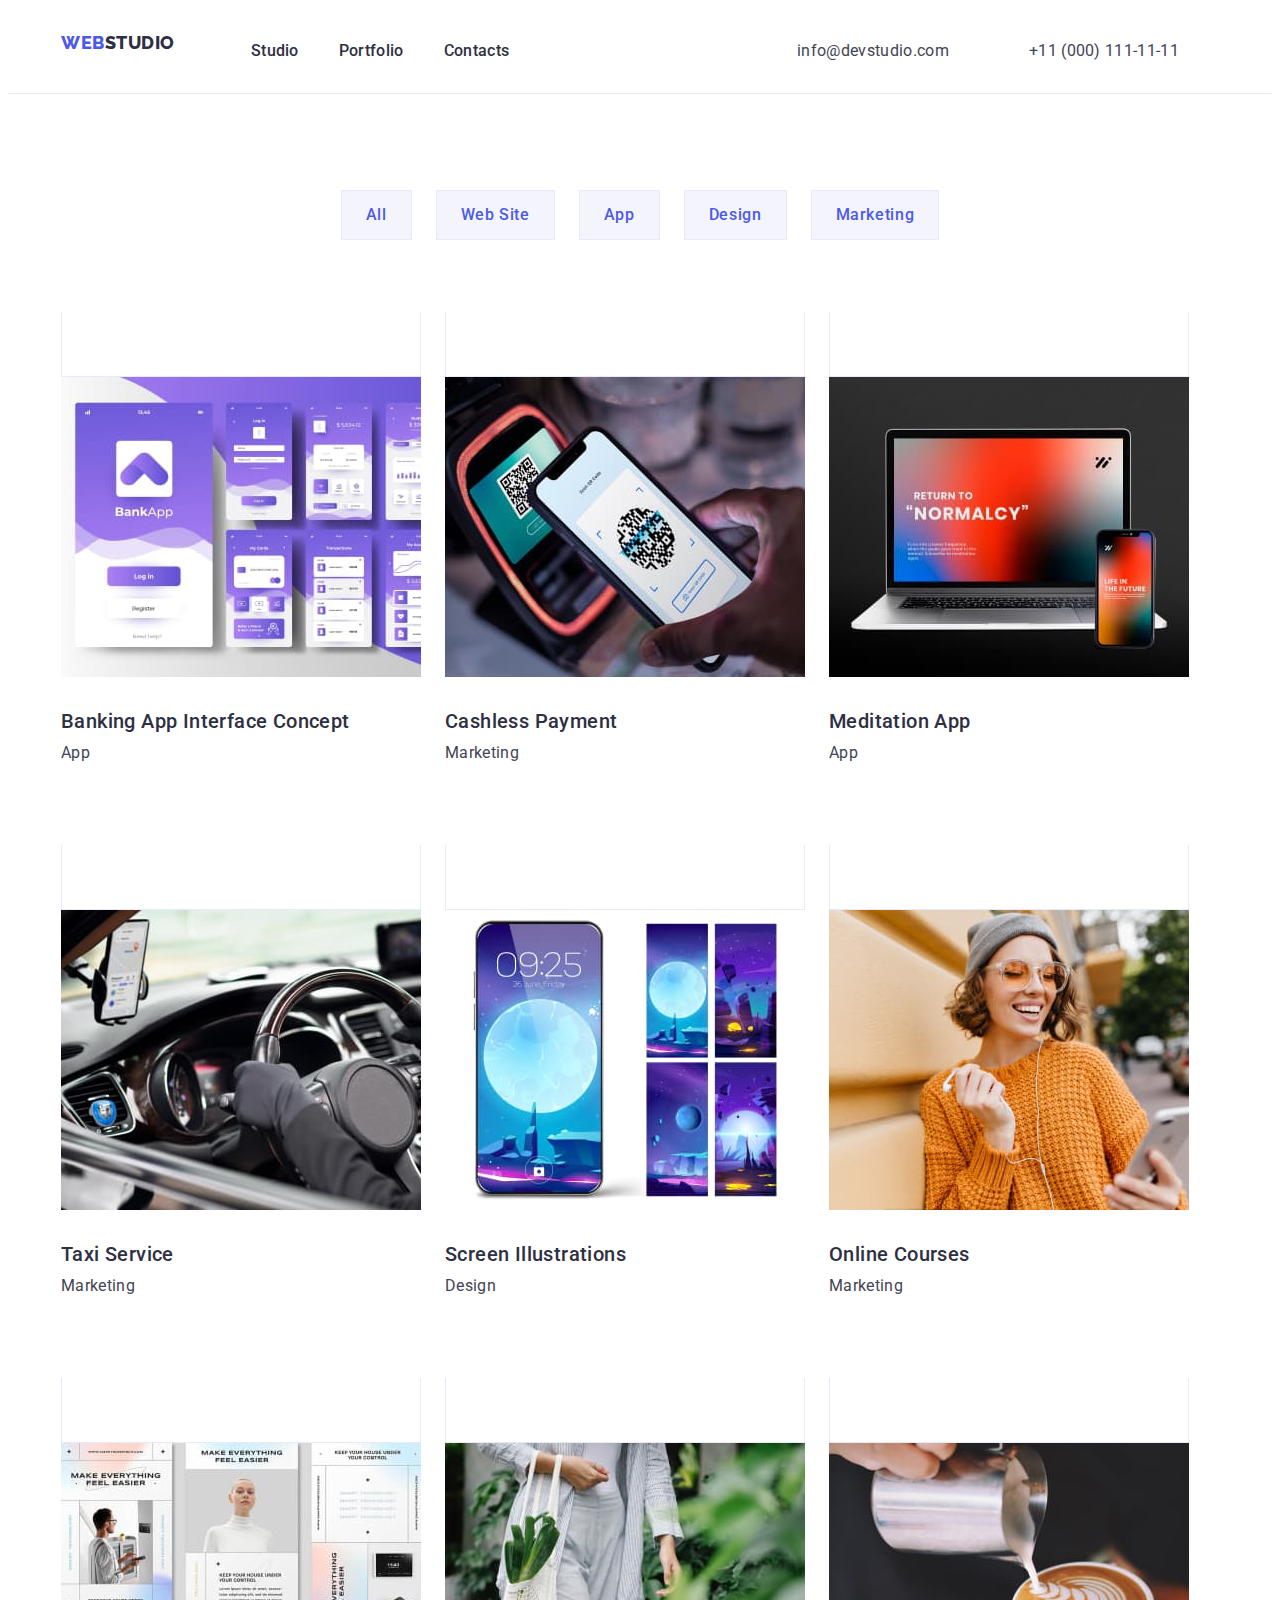
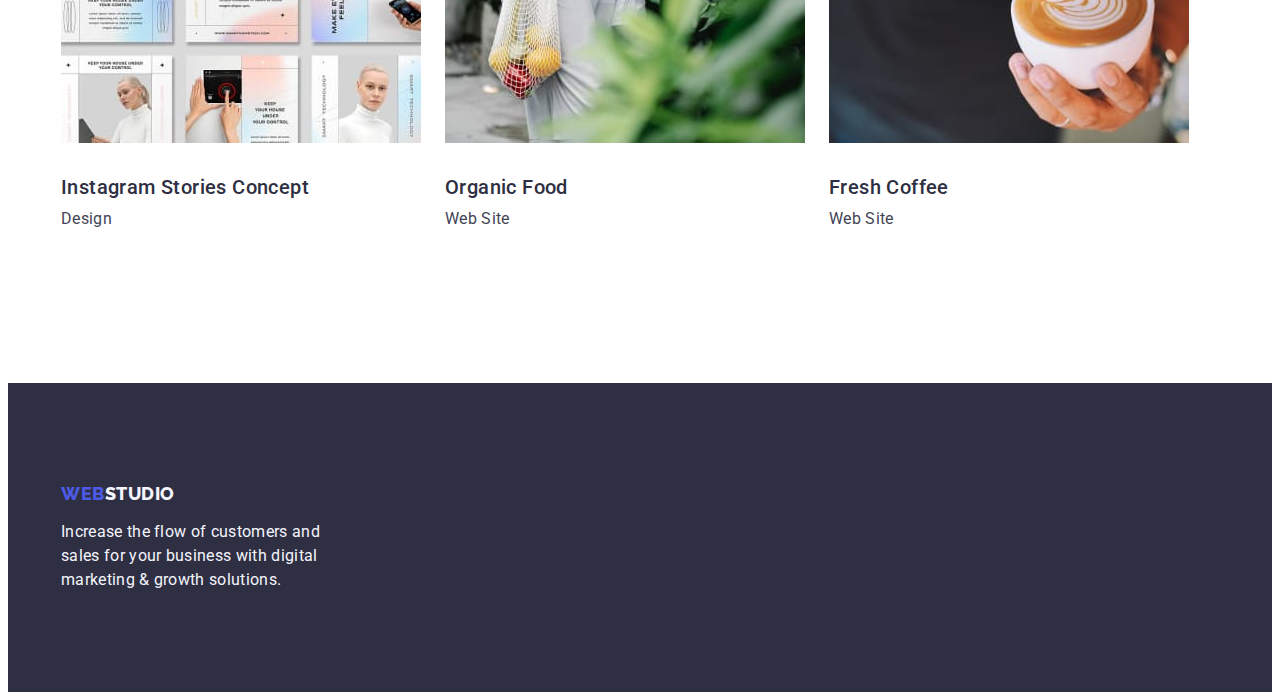
==== commit 32cc9542: "Update portfolio.html" ====
--- a/portfolio.html
+++ b/portfolio.html
@@ -23,8 +23,8 @@
     <link rel="stylesheet" href="./css/styles.css" />
   </head>
   <body class="body">
-     <!-- !Header section -->
-     <header class="page-header">
+    <!-- !Header section -->
+    <header class="page-header">
       <div class="container header-flex">
         <!-- ?Header nav -->
         <nav class="header-nav">
@@ -92,139 +92,128 @@
           <ul class="project-list list">
             <li class="project-item">
               <a class="project-link link" href=""
-                ><div class="container-name-category">
-                  <img
-                    class="project-img"
-                    src="./images/images-portfolio/banking-app-interface-concept-img.jpg"
-                    alt="Banking App Interface Concept"
-                    width="360"
-                    height="300"
-                  />
-                  <h2 class="project-subtitle">
-                    Banking App Interface Concept
-                  </h2>
-                  <p class="project-text">App</p>
-                </div>
-              </a>
-            </li>
-            <li class="project-item">
-              <a class="project-link link" href=""
-                ><div class="container-name-category">
-                  <img
-                    class="project-img"
-                    src="./images/images-portfolio/cashless-payment-img.jpg"
-                    alt="Cashless Payment"
-                    width="360"
-                    height="300"
-                  />
-                  <h2 class="project-subtitle">Cashless Payment</h2>
-                  <p class="project-text">Marketing</p>
-                </div>
-              </a>
-            </li>
-            <li class="project-item">
-              <a class="project-link link" href=""
-                ><div class="container-name-category">
-                  <img
-                    class="project-img"
-                    src="./images/images-portfolio/meditation-app-img.jpg"
-                    alt="Meditation App"
-                    width="360"
-                    height="300"
-                  />
-                  <h2 class="project-subtitle">Meditation App</h2>
-                  <p class="project-text">App</p>
-                </div>
-              </a>
-            </li>
-            <li class="project-item">
-              <a class="project-link link" href=""
-                ><div class="container-name-category">
-                  <img
-                    class="project-img"
-                    src="./images/images-portfolio/taxi-service-img.jpg"
-                    alt="Taxi Service"
-                    width="360"
-                    height="300"
-                  />
-                  <h2 class="project-subtitle">Taxi Service</h2>
-                  <p class="project-text">Marketing</p>
-                </div>
-              </a>
-            </li>
-            <li class="project-item">
-              <a class="project-link link" href=""
-                ><div class="container-name-category">
-                  <img
-                    class="project-img"
-                    src="./images/images-portfolio/screen-illustrations-img.jpg"
-                    alt="Screen Illustrations"
-                    width="360"
-                    height="300"
-                  />
-                  <h2 class="project-subtitle">Screen Illustrations</h2>
-                  <p class="project-text">Design</p>
-                </div>
-              </a>
-            </li>
-            <li class="project-item">
-              <a class="project-link link" href=""
-                ><div class="container-name-category">
-                  <img
-                    class="project-img"
-                    src="./images/images-portfolio/online-courses-img.jpg"
-                    alt="Online Courses"
-                    width="360"
-                    height="300"
-                  />
-                  <h2 class="project-subtitle">Online Courses</h2>
-                  <p class="project-text">Marketing</p>
-                </div>
-              </a>
-            </li>
-            <li class="project-item">
-              <a class="project-link link" href=""
-                ><div class="container-name-category">
-                  <img
-                    class="project-img"
-                    src="./images/images-portfolio/instagram-stories-concept-img.jpg"
-                    alt="Instagram Stories Concept"
-                    width="360"
-                    height="300"
-                  />
-                  <h2 class="project-subtitle">Instagram Stories Concept</h2>
-                  <p class="project-text">Design</p>
-                </div>
-              </a>
-            </li>
-            <li class="project-item">
-              <a class="project-link link" href=""
-                ><div class="container-name-category">
-                  <img
-                    class="project-img"
-                    src="./images/images-portfolio/organic-food-img.jpg"
-                    alt="Organic Food"
-                    width="360"
-                    height="300"
-                  />
-                  <h2 class="project-subtitle">Organic Food</h2>
-                  <p class="project-text">Web Site</p>
-                </div>
-              </a>
-            </li>
-            <li class="project-item">
-              <a class="project-link link" href=""
-                ><div class="container-name-category">
-                  <img
-                    class="project-img"
-                    src="./images/images-portfolio/fresh-coffee-img.jpg"
-                    alt="Fresh Coffee"
-                    width="360"
-                    height="300"
-                  />
-                  <h2 class="project-subtitle">Fresh Coffee</h2>
-                  <p class="project-text">Web Site</p>
-                </div>
+                ><div class="container-name-category"></div>
+                <img
+                  class="project-img"
+                  src="./images/images-portfolio/banking-app-interface-concept-img.jpg"
+                  alt="Banking App Interface Concept"
+                  width="360"
+                  height="300"
+                />
+                <h2 class="project-subtitle">Banking App Interface Concept</h2>
+                <p class="project-text">App</p>
+              </a>
+            </li>
+            <li class="project-item">
+              <a class="project-link link" href=""
+                ><div class="container-name-category"></div>
+                <img
+                  class="project-img"
+                  src="./images/images-portfolio/cashless-payment-img.jpg"
+                  alt="Cashless Payment"
+                  width="360"
+                  height="300"
+                />
+                <h2 class="project-subtitle">Cashless Payment</h2>
+                <p class="project-text">Marketing</p>
+              </a>
+            </li>
+            <li class="project-item">
+              <a class="project-link link" href=""
+                ><div class="container-name-category"></div>
+                <img
+                  class="project-img"
+                  src="./images/images-portfolio/meditation-app-img.jpg"
+                  alt="Meditation App"
+                  width="360"
+                  height="300"
+                />
+                <h2 class="project-subtitle">Meditation App</h2>
+                <p class="project-text">App</p>
+              </a>
+            </li>
+            <li class="project-item">
+              <a class="project-link link" href=""
+                ><div class="container-name-category"></div>
+                <img
+                  class="project-img"
+                  src="./images/images-portfolio/taxi-service-img.jpg"
+                  alt="Taxi Service"
+                  width="360"
+                  height="300"
+                />
+                <h2 class="project-subtitle">Taxi Service</h2>
+                <p class="project-text">Marketing</p>
+              </a>
+            </li>
+            <li class="project-item">
+              <a class="project-link link" href=""
+                ><div class="container-name-category"></div>
+                <img
+                  class="project-img"
+                  src="./images/images-portfolio/screen-illustrations-img.jpg"
+                  alt="Screen Illustrations"
+                  width="360"
+                  height="300"
+                />
+                <h2 class="project-subtitle">Screen Illustrations</h2>
+                <p class="project-text">Design</p>
+              </a>
+            </li>
+            <li class="project-item">
+              <a class="project-link link" href=""
+                ><div class="container-name-category"></div>
+                <img
+                  class="project-img"
+                  src="./images/images-portfolio/online-courses-img.jpg"
+                  alt="Online Courses"
+                  width="360"
+                  height="300"
+                />
+                <h2 class="project-subtitle">Online Courses</h2>
+                <p class="project-text">Marketing</p>
+              </a>
+            </li>
+            <li class="project-item">
+              <a class="project-link link" href=""
+                ><div class="container-name-category"></div>
+                <img
+                  class="project-img"
+                  src="./images/images-portfolio/instagram-stories-concept-img.jpg"
+                  alt="Instagram Stories Concept"
+                  width="360"
+                  height="300"
+                />
+                <h2 class="project-subtitle">Instagram Stories Concept</h2>
+                <p class="project-text">Design</p>
+              </a>
+            </li>
+            <li class="project-item">
+              <a class="project-link link" href=""
+                ><div class="container-name-category"></div>
+                <img
+                  class="project-img"
+                  src="./images/images-portfolio/organic-food-img.jpg"
+                  alt="Organic Food"
+                  width="360"
+                  height="300"
+                />
+                <h2 class="project-subtitle">Organic Food</h2>
+                <p class="project-text">Web Site</p>
+              </a>
+            </li>
+            <li class="project-item">
+              <a class="project-link link" href=""
+                ><div class="container-name-category"></div>
+                <img
+                  class="project-img"
+                  src="./images/images-portfolio/fresh-coffee-img.jpg"
+                  alt="Fresh Coffee"
+                  width="360"
+                  height="300"
+                />
+                <h2 class="project-subtitle">Fresh Coffee</h2>
+                <p class="project-text">Web Site</p>
               </a>
             </li>
           </ul>
--- a/css/styles.css
+++ b/css/styles.css
@@ -8,7 +8,7 @@
   --secondary-text-color: #2e2f42;
   --accent-color: #4d5ae5;
   --secondary-accent-color: #404bbf;
-  --border-btn-portfolio-color: #e7e9fc;
+  --border-portfolio-color: #e7e9fc;
 }
 
 /* *Скидання стилів */
@@ -359,7 +359,7 @@
   padding-bottom: 12px;
   padding-left: 24px;
   padding-right: 24px;
-  border: 1px solid var(--border-btn-portfolio-color);
+  border: 1px solid var(--border-portfolio-color);
 
   font-family: "Roboto", sans-serif;
   font-weight: 500;
@@ -378,7 +378,7 @@
 /* ?Project Cards */
 .container-name-category {
   padding: 32px 16px;
-  border: 1px solid #e7e9fc;
+  border: 1px solid var(--border-portfolio-color);
   border-top: none;
 }
 .project {
@@ -396,7 +396,7 @@
   margin-bottom: 8px;
 }
 .project-item {
-  border: 1px solid #e7e9fc;
+  flex-basis: calc((100%-48)/3);
   max-width: 360px;
   margin-right: 24px;
   margin-bottom: 48px;
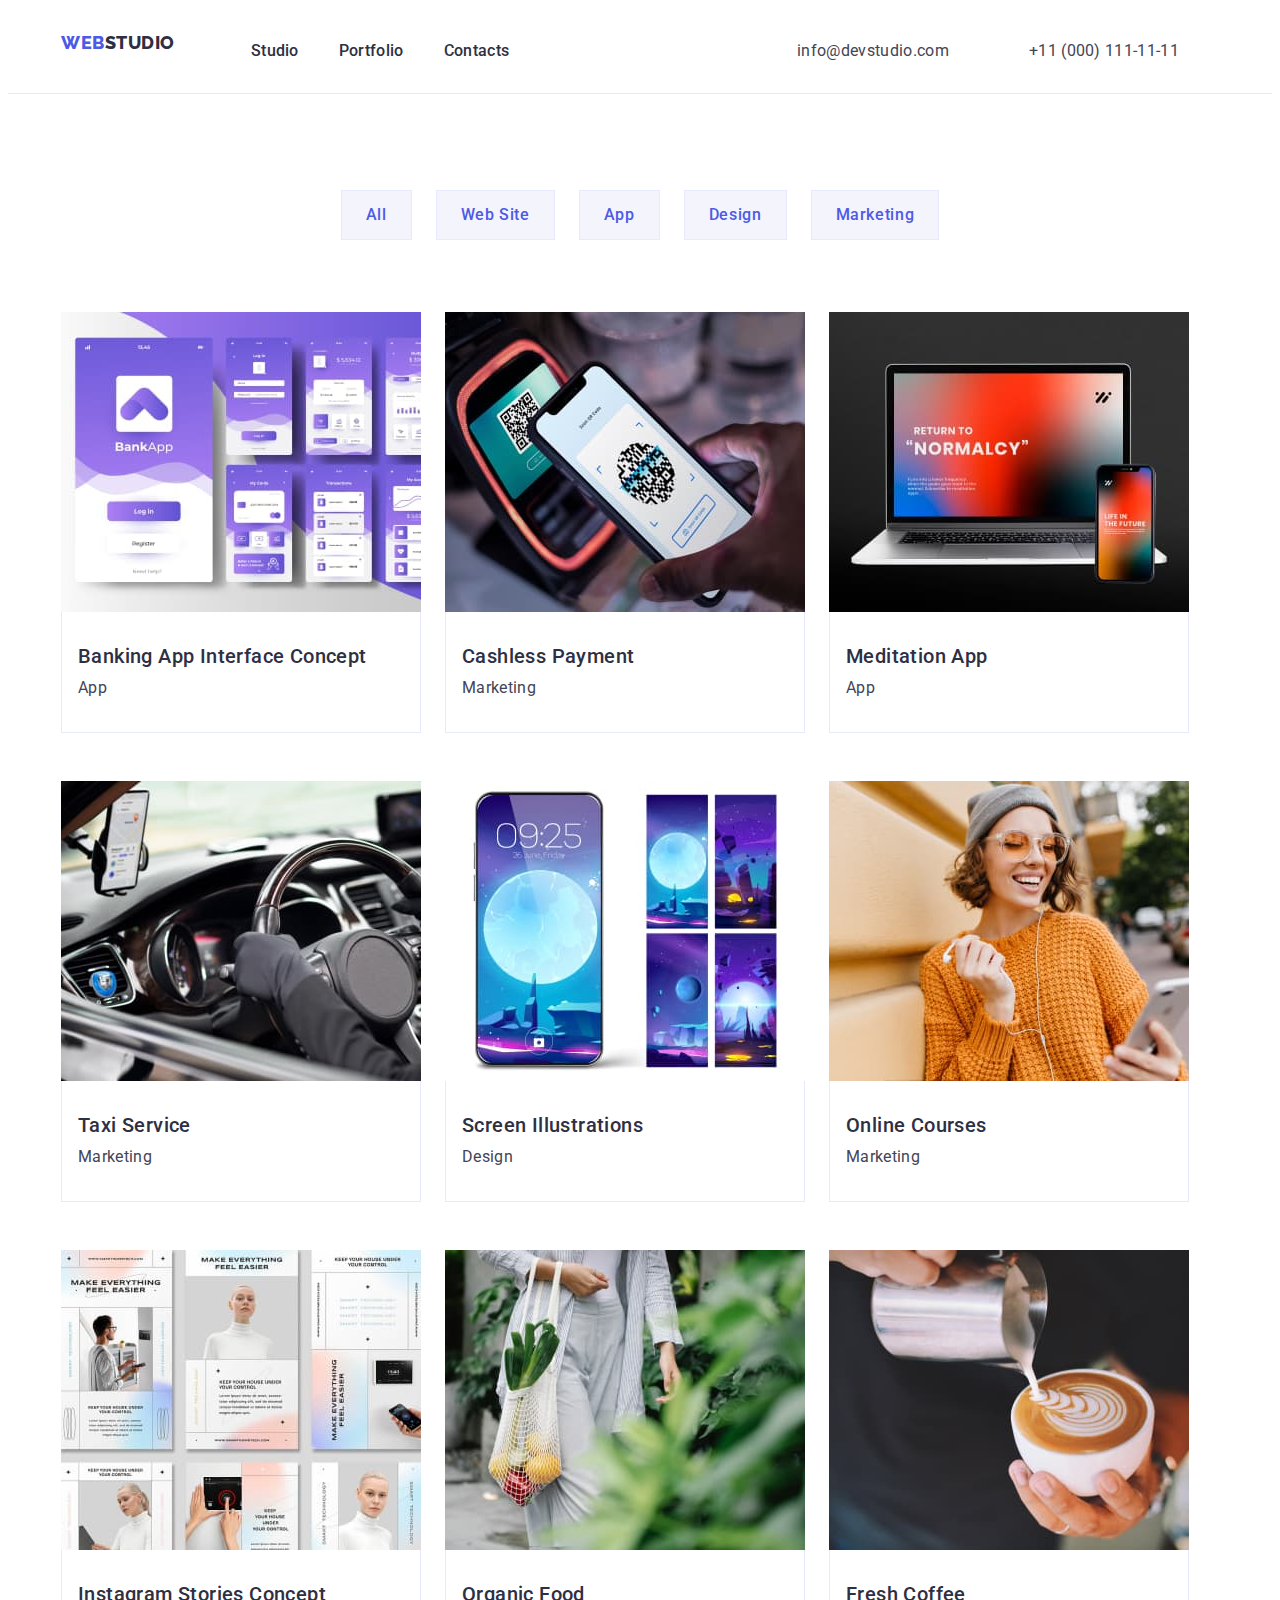
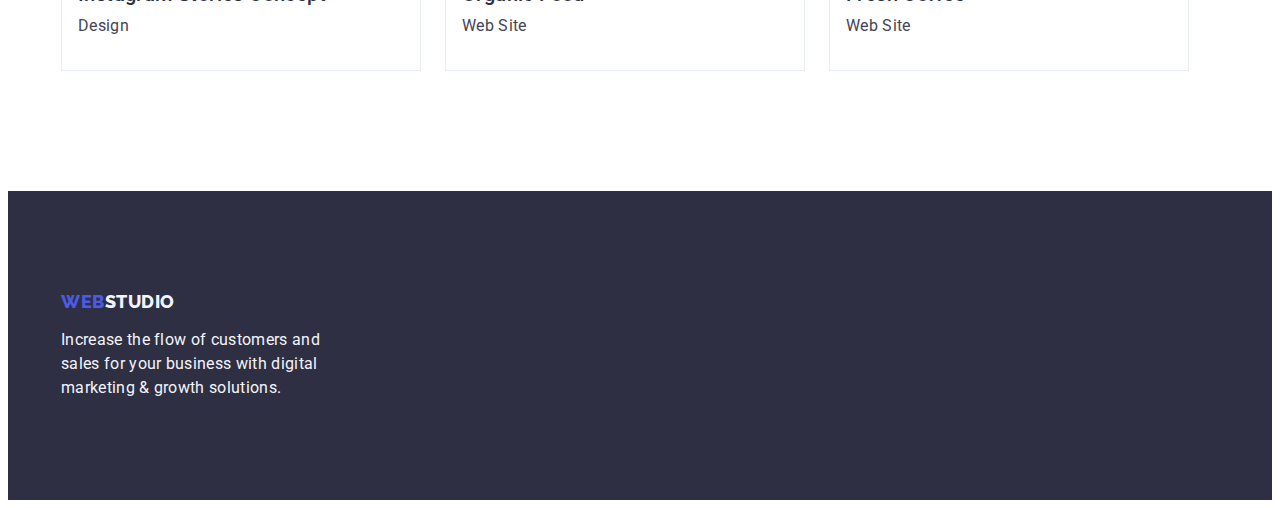
==== commit 5a71ddb5: "Update portfolio.html" ====
--- a/portfolio.html
+++ b/portfolio.html
@@ -91,8 +91,7 @@
           <!-- ?Project Cards  -->
           <ul class="project-list list">
             <li class="project-item">
-              <a class="project-link link" href=""
-                ><div class="container-name-category"></div>
+              <a class="project-link link" href="">
                 <img
                   class="project-img"
                   src="./images/images-portfolio/banking-app-interface-concept-img.jpg"
@@ -100,13 +99,16 @@
                   width="360"
                   height="300"
                 />
-                <h2 class="project-subtitle">Banking App Interface Concept</h2>
-                <p class="project-text">App</p>
-              </a>
-            </li>
-            <li class="project-item">
-              <a class="project-link link" href=""
-                ><div class="container-name-category"></div>
+                <div class="container-name-category">
+                  <h2 class="project-subtitle">
+                    Banking App Interface Concept
+                  </h2>
+                  <p class="project-text">App</p>
+                </div>
+              </a>
+            </li>
+            <li class="project-item">
+              <a class="project-link link" href="">
                 <img
                   class="project-img"
                   src="./images/images-portfolio/cashless-payment-img.jpg"
@@ -114,13 +116,14 @@
                   width="360"
                   height="300"
                 />
-                <h2 class="project-subtitle">Cashless Payment</h2>
-                <p class="project-text">Marketing</p>
-              </a>
-            </li>
-            <li class="project-item">
-              <a class="project-link link" href=""
-                ><div class="container-name-category"></div>
+                <div class="container-name-category">
+                  <h2 class="project-subtitle">Cashless Payment</h2>
+                  <p class="project-text">Marketing</p>
+                </div>
+              </a>
+            </li>
+            <li class="project-item">
+              <a class="project-link link" href="">
                 <img
                   class="project-img"
                   src="./images/images-portfolio/meditation-app-img.jpg"
@@ -128,13 +131,14 @@
                   width="360"
                   height="300"
                 />
-                <h2 class="project-subtitle">Meditation App</h2>
-                <p class="project-text">App</p>
-              </a>
-            </li>
-            <li class="project-item">
-              <a class="project-link link" href=""
-                ><div class="container-name-category"></div>
+                <div class="container-name-category">
+                  <h2 class="project-subtitle">Meditation App</h2>
+                  <p class="project-text">App</p>
+                </div>
+              </a>
+            </li>
+            <li class="project-item">
+              <a class="project-link link" href="">
                 <img
                   class="project-img"
                   src="./images/images-portfolio/taxi-service-img.jpg"
@@ -142,13 +146,14 @@
                   width="360"
                   height="300"
                 />
-                <h2 class="project-subtitle">Taxi Service</h2>
-                <p class="project-text">Marketing</p>
-              </a>
-            </li>
-            <li class="project-item">
-              <a class="project-link link" href=""
-                ><div class="container-name-category"></div>
+                <div class="container-name-category">
+                  <h2 class="project-subtitle">Taxi Service</h2>
+                  <p class="project-text">Marketing</p>
+                </div>
+              </a>
+            </li>
+            <li class="project-item">
+              <a class="project-link link" href="">
                 <img
                   class="project-img"
                   src="./images/images-portfolio/screen-illustrations-img.jpg"
@@ -156,13 +161,14 @@
                   width="360"
                   height="300"
                 />
-                <h2 class="project-subtitle">Screen Illustrations</h2>
-                <p class="project-text">Design</p>
-              </a>
-            </li>
-            <li class="project-item">
-              <a class="project-link link" href=""
-                ><div class="container-name-category"></div>
+                <div class="container-name-category">
+                  <h2 class="project-subtitle">Screen Illustrations</h2>
+                  <p class="project-text">Design</p>
+                </div>
+              </a>
+            </li>
+            <li class="project-item">
+              <a class="project-link link" href="">
                 <img
                   class="project-img"
                   src="./images/images-portfolio/online-courses-img.jpg"
@@ -170,13 +176,14 @@
                   width="360"
                   height="300"
                 />
-                <h2 class="project-subtitle">Online Courses</h2>
-                <p class="project-text">Marketing</p>
-              </a>
-            </li>
-            <li class="project-item">
-              <a class="project-link link" href=""
-                ><div class="container-name-category"></div>
+                <div class="container-name-category">
+                  <h2 class="project-subtitle">Online Courses</h2>
+                  <p class="project-text">Marketing</p>
+                </div>
+              </a>
+            </li>
+            <li class="project-item">
+              <a class="project-link link" href="">
                 <img
                   class="project-img"
                   src="./images/images-portfolio/instagram-stories-concept-img.jpg"
@@ -184,13 +191,14 @@
                   width="360"
                   height="300"
                 />
-                <h2 class="project-subtitle">Instagram Stories Concept</h2>
-                <p class="project-text">Design</p>
-              </a>
-            </li>
-            <li class="project-item">
-              <a class="project-link link" href=""
-                ><div class="container-name-category"></div>
+                <div class="container-name-category">
+                  <h2 class="project-subtitle">Instagram Stories Concept</h2>
+                  <p class="project-text">Design</p>
+                </div>
+              </a>
+            </li>
+            <li class="project-item">
+              <a class="project-link link" href="">
                 <img
                   class="project-img"
                   src="./images/images-portfolio/organic-food-img.jpg"
@@ -198,13 +206,14 @@
                   width="360"
                   height="300"
                 />
-                <h2 class="project-subtitle">Organic Food</h2>
-                <p class="project-text">Web Site</p>
-              </a>
-            </li>
-            <li class="project-item">
-              <a class="project-link link" href=""
-                ><div class="container-name-category"></div>
+                <div class="container-name-category">
+                  <h2 class="project-subtitle">Organic Food</h2>
+                  <p class="project-text">Web Site</p>
+                </div>
+              </a>
+            </li>
+            <li class="project-item">
+              <a class="project-link link" href="">
                 <img
                   class="project-img"
                   src="./images/images-portfolio/fresh-coffee-img.jpg"
@@ -212,8 +221,10 @@
                   width="360"
                   height="300"
                 />
-                <h2 class="project-subtitle">Fresh Coffee</h2>
-                <p class="project-text">Web Site</p>
+                <div class="container-name-category">
+                  <h2 class="project-subtitle">Fresh Coffee</h2>
+                  <p class="project-text">Web Site</p>
+                </div>
               </a>
             </li>
           </ul>
--- a/css/styles.css
+++ b/css/styles.css
@@ -389,14 +389,11 @@
   display: flex;
   flex-wrap: wrap;
 }
-.project-img {
-  margin-bottom: 32px;
-}
 .project-subtitle {
   margin-bottom: 8px;
 }
 .project-item {
-  flex-basis: calc((100%-48)/3);
+  flex-basis: calc((100%-48) / 3);
   max-width: 360px;
   margin-right: 24px;
   margin-bottom: 48px;
@@ -416,8 +413,6 @@
   color: var(--secondary-text-color);
 }
 .project-text {
-  margin-bottom: 32px;
-
   font-size: 16px;
   line-height: 1.5;
   letter-spacing: 0.02em;
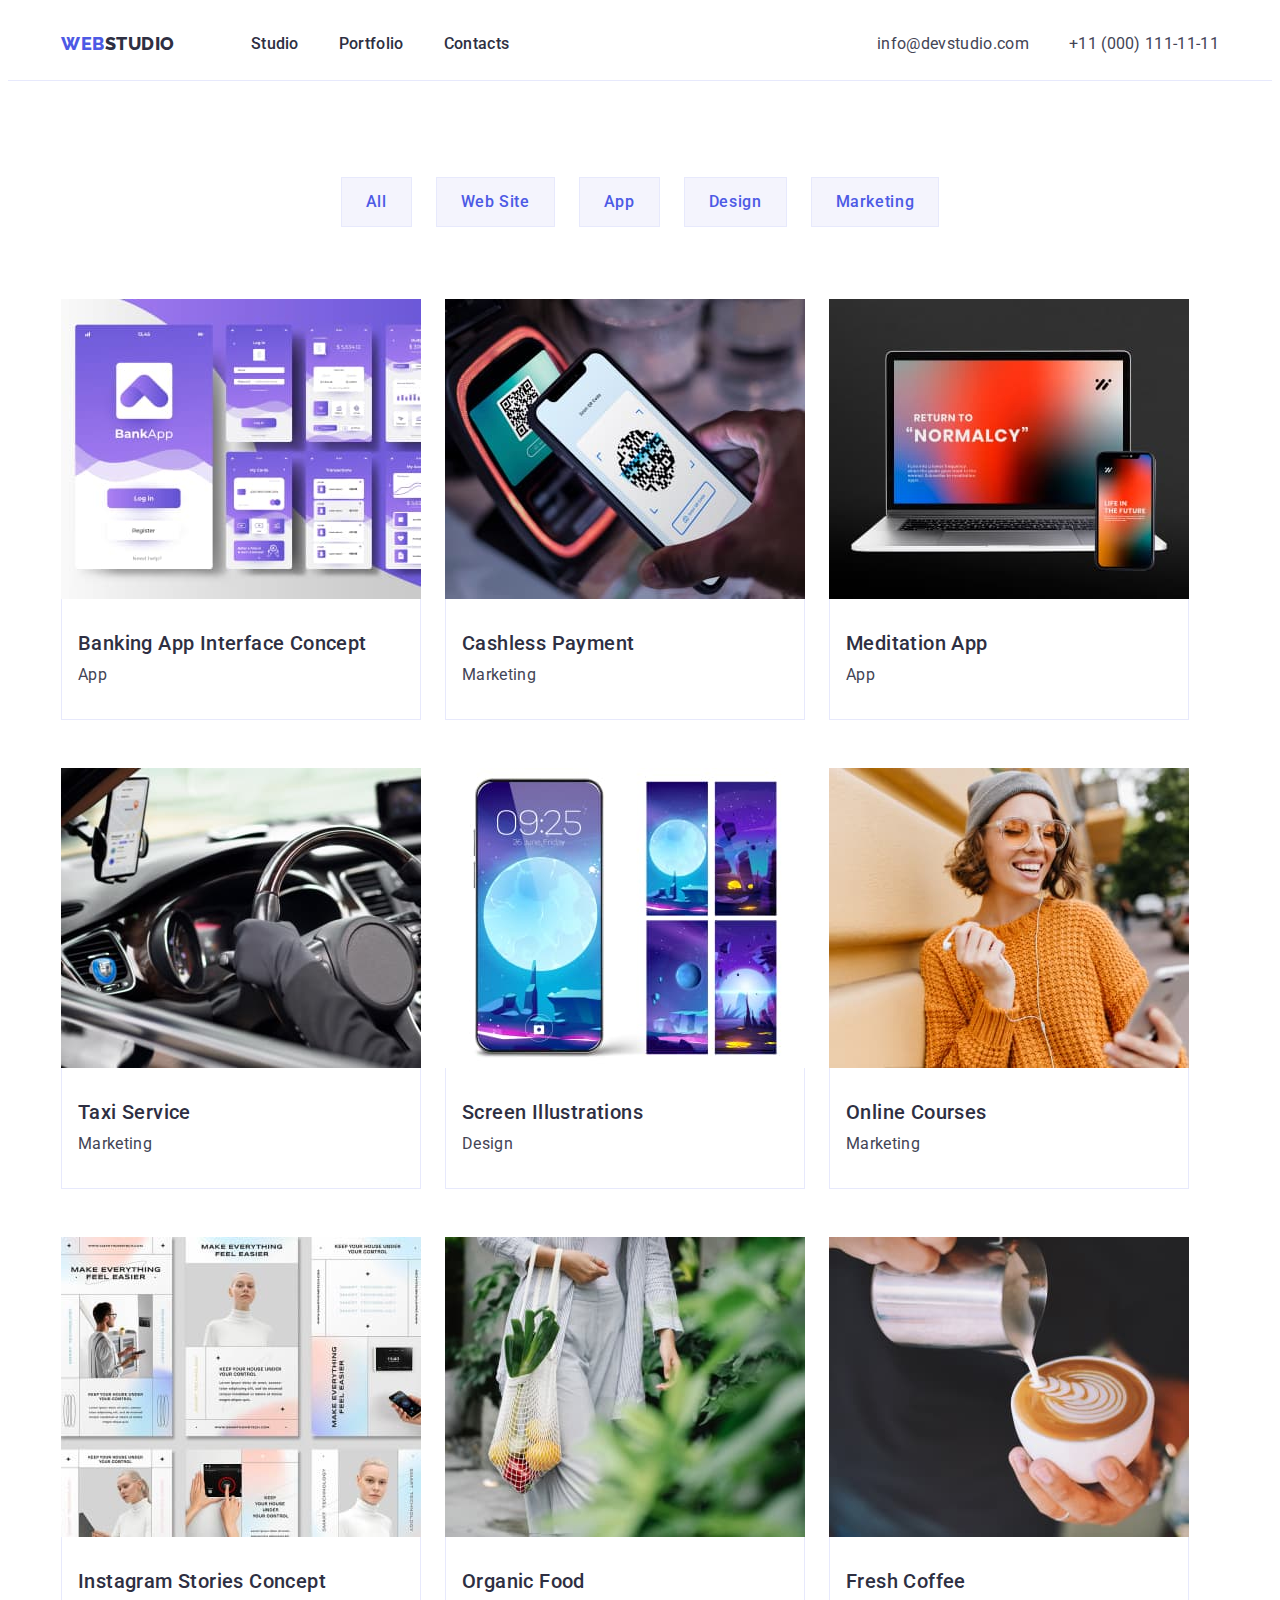
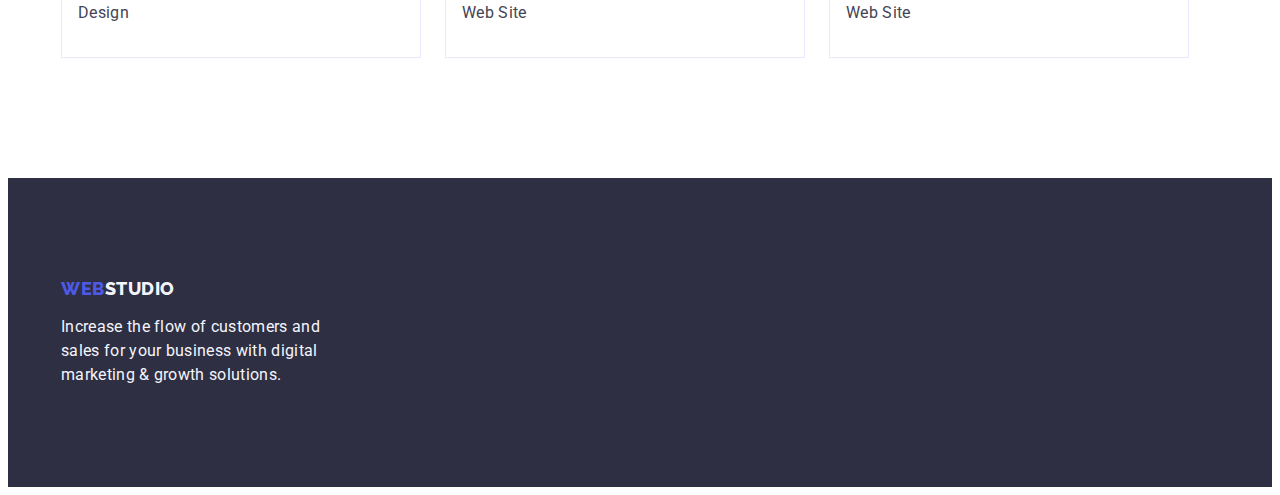
==== commit 941bbf30: "Update portfolio.html" ====
--- a/portfolio.html
+++ b/portfolio.html
@@ -28,7 +28,7 @@
       <div class="container header-flex">
         <!-- ?Header nav -->
         <nav class="header-nav">
-          <a class="logo-left link" href="./index.html"
+          <a class="header-logo link" href="./index.html"
             >Web<span class="logo-right">Studio</span>
           </a>
           <ul class="header-nav list">
@@ -234,7 +234,7 @@
     <!--  ?Footer section  -->
     <footer class="footer">
       <div class="container">
-        <a class="logo-left link" href="./index.html"
+        <a class="footer-logo link" href="./index.html"
           >Web<span class="footer-logo-right">Studio</span>
         </a>
         <p class="footer-text">
--- a/css/styles.css
+++ b/css/styles.css
@@ -89,7 +89,7 @@
   border-bottom: 1px solid #e7e9fc;
 }
 /* ?Logo */
-.logo-left {
+.header-logo {
   margin-right: 76px;
 
   color: var(--accent-color);
@@ -146,7 +146,6 @@
   color: var(--secondary-accent-color);
 }
 .header-contacts-link {
-  margin-right: 40px;
   padding-top: 24px;
   padding-bottom: 24px;
 
@@ -224,6 +223,10 @@
   color: var(--secondary-text-color);
 }
 /* ?Benefits section */
+.benefits-section {
+padding-top: 0;
+padding-bottom: 120px;
+}
 .benefits-list {
   display: flex;
   flex-wrap: wrap;
@@ -310,7 +313,7 @@
   padding-bottom: 100px;
   background-color: var(--secondary-bg-color);
 }
-.logo-left {
+.footer-logo {
   display: inline-block;
   margin-bottom: 16px;
 
